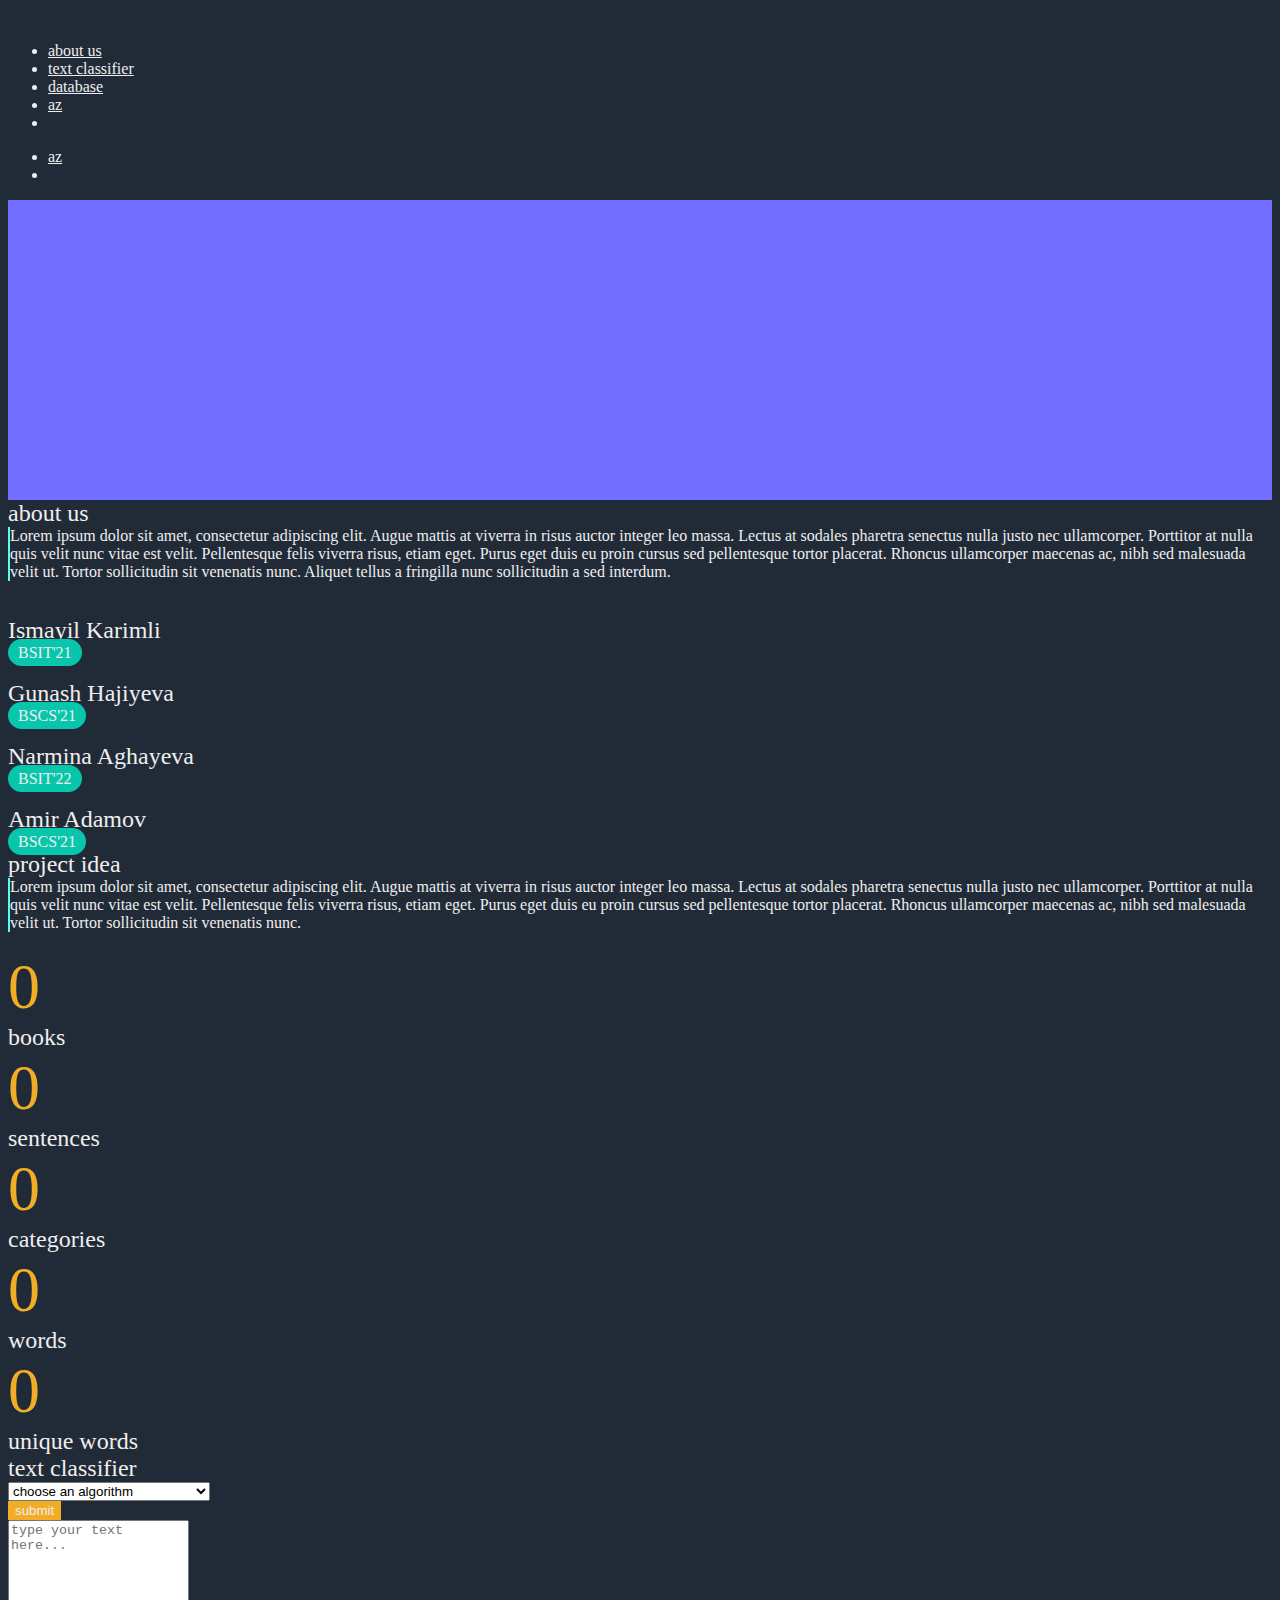
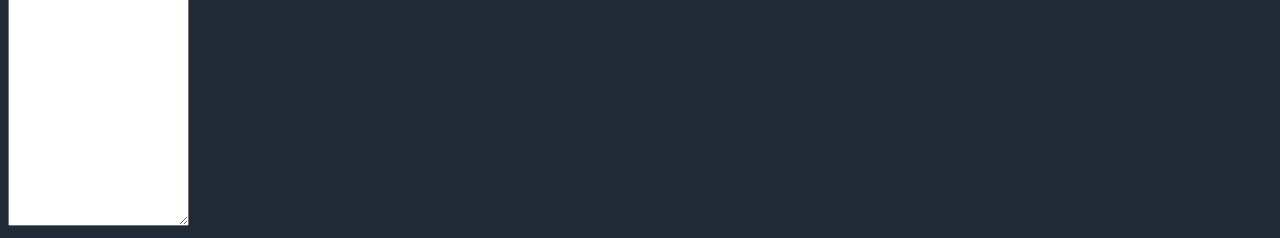
==== index.html @ 110ce056 "third commit" ====
<!DOCTYPE html>
<html lang="en">

<head>
  <meta charset="UTF-8">
  <meta http-equiv="X-UA-Compatible" content="IE=edge">
  <meta name="viewport" content="width=device-width, initial-scale=1.0">

  <link rel="stylesheet" href="./assets/style.css">
  <link rel="stylesheet" href="./assets/bootstrap/css/bootstrap.min.css">
  <link rel="stylesheet" href="./assets/font-awesome/css/font-awesome.min.css">
  <link rel="shortcut icon" href="./assets/images/icon.png">


  <script src="https://cdnjs.cloudflare.com/ajax/libs/jquery/2.1.3/jquery.min.js"></script>
  <script src="https://cdnjs.cloudflare.com/ajax/libs/waypoints/1.1.6/waypoints.min.js"></script>
  <script src="script.js"></script>
  <script src="https://cdn.jsdelivr.net/npm/bootstrap-select@1.14.0-beta2/dist/js/bootstrap-select.min.js"></script>

  <title>Baku Project</title>
</head>

<body>
  <!-- Menu -->
  <div class="container mt-3">
    <div class="row">
      <div class="col-2">
        <img id="logo" src="./assets/images/logo.png" alt="">
      </div>

      <div class="col-10 d-none d-md-block mt-3">
        <ul class="nav justify-content-end">
          <li class="nav-item">
            <a class="nav-link" href="#about-us">about us</a>
          </li>

          <li class="nav-item ml-3">
            <a class="nav-link" href="#text-classifier">text classifier</a>
          </li>

          <li class="nav-item ml-3">
            <a class="nav-link" href="#database">database</a>
          </li>

          <li class="nav-item ml-3">
            <a class="nav-link" href="#">az</a>
          </li>

          <li class="nav-item mt-2">
            <i class="fa fa-caret-down" aria-hidden="true"></i>
          </li>
        </ul>
      </div>

      <div class="col-10 d-block d-md-none mt-3">
        <ul class="nav justify-content-end">

          <li class="nav-item ml-3">
            <a class="nav-link" href="#">az</a>
          </li>

          <li class="nav-item mt-2">
            <i class="fa fa-caret-down" aria-hidden="true"></i>
          </li>
        </ul>
      </div>
    </div>
  </div>

  <!-- Banner -->
  <div id="banner" class="container-fluid mt-4"></div>

  <!-- About us -->
  <div id="about-us" class="container mt-4">
    <span class="title">about us</span>
    <div class="row">
      <div class="col-12 col-lg-6 about-us mt-3">
        <div class="text pl-3">
          <span>
            Lorem ipsum dolor sit amet, consectetur adipiscing elit. Augue mattis at viverra in risus
            auctor integer leo massa. Lectus at sodales pharetra senectus nulla justo nec ullamcorper. Porttitor at
            nulla
            quis velit nunc vitae est velit. Pellentesque felis viverra risus, etiam eget. Purus eget duis eu proin
            cursus
            sed pellentesque tortor placerat. Rhoncus ullamcorper maecenas ac, nibh sed malesuada velit ut. Tortor
            sollicitudin sit venenatis nunc. Aliquet tellus a fringilla nunc sollicitudin a sed interdum.
          </span>
        </div>
      </div>

      <div class="col-6 d-none d-lg-flex align-items-center justify-content-end">
        <img src="./assets/images/logo.png" id="about-us-img" alt="">
      </div>
    </div>
  </div>

  <!-- Members -->
  <div class="container mt-5 mb-4">
    <div class="row justify-content-center justify-content-md-between ">

      <div class="col-6 col-md-3 justify-content-center mb-3 text-center">
        <img class="us-img mb-2" src="./assets/images/Ellipse 1.png" alt=""><br>
        <span class="names mb-4">Ismayil Karimli</span><br>
        <span class="faculties">BSIT'21</span>
      </div>

      <div class="col-6 col-md-3 justify-content-center mb-3 text-center">
        <img class="us-img mb-2" src="./assets/images/Ellipse 1.png" alt=""><br>
        <span class="names mb-4">Gunash Hajiyeva</span><br>
        <span class="faculties">BSCS'21</span>
      </div>

      <div class="col-6 col-md-3 justify-content-center mb-3 text-center">
        <img class="us-img mb-2" src="./assets/images/Ellipse 1.png" alt=""><br>
        <span class="names mb-4">Narmina Aghayeva</span><br>
        <span class="faculties">BSIT'22</span>
      </div>

      <div class="col-6 col-md-3 justify-content-center mb-3 text-center">
        <img class="us-img mb-2" src="./assets/images/Ellipse 1.png" alt=""><br>
        <span class="names mb-4">Amir Adamov</span><br>
        <span class="faculties">BSCS'21</span>
      </div>
      
    </div>
  </div>

  <!-- Project Idea -->
  <div class="container mt-5">
    <span class="title">project idea</span>
    <div class="row">
      <div class="col-12 col-lg-6 about-us mt-3">
        <div class="text pl-3">
          <span>
            Lorem ipsum dolor sit amet, consectetur adipiscing elit. Augue mattis at viverra in risus auctor integer leo
            massa. Lectus at sodales pharetra senectus nulla justo nec ullamcorper. Porttitor at nulla quis velit nunc
            vitae est velit. Pellentesque felis viverra risus, etiam eget. Purus eget duis eu proin cursus sed
            pellentesque tortor placerat. Rhoncus ullamcorper maecenas ac, nibh sed malesuada velit ut. Tortor
            sollicitudin sit venenatis nunc.
          </span>
        </div>
      </div>

      <div class="col-6 d-none d-lg-flex align-items-center justify-content-end">
        <img src="./assets/images/project-idea-img.png" id="about-us-img" alt="">
      </div>
    </div>
  </div>

  <!-- Statistics -->
  <div class="container">
    <div class="row">
      <div class="container mt-5 mb-4">
        <div class="row justify-content-center justify-content-md-between">

          <div class="col-8 col-md-4 justify-content-center mb-3 text-center">
            <span class="statistics" id="books">0</span><br>
            <span class="names mb-2">books</span><br>
          </div>

          <div class="col-8 col-md-4 justify-content-center mb-3 text-center">
            <span class="statistics" id="sentences">0</span><br>
            <span class="names mb-2">sentences</span><br>
          </div>

          <div class="col-8 col-md-4 justify-content-center mb-3 text-center">
            <span class="statistics" id="categories">0</span><br>
            <span class="names mb-2">categories</span><br>
          </div>

          <div class="col-8 col-md-4 justify-content-center mb-3 text-center">
            <span class="statistics" id="words">0</span><br>
            <span class="names mb-2">words</span><br>
          </div>

          <div class="col-8 col-md-4 justify-content-center mb-3 text-center">
            <span class="statistics" id="unique-words">0</span><br>
            <span class="names mb-2">unique words</span><br>
          </div>

          <div class="col-8 col-md-4 justify-content-center mb-3 text-center">

          </div>
        </div>
      </div>
    </div>
  </div>

  <!-- Text classifier -->
  <div class="container mt-3 mb-3">
    <span class="title">text classifier</span>
    <div class="row">
      <div class="col-12 col-md-6">
        <div class="input-group mt-3">
          <select class="custom-select" id="inputGroupSelect04">
            <option selected>choose an algorithm</option>
            <option value="1">naive bayes</option>
            <option value="2">neural networks</option>
            <option value="3">random forest</option>
            <option value="3">support vector machine (SVM)</option>
          </select>
          <div class="input-group-append">
            <button class="btn btn-outline-secondary" type="button">submit</button>
          </div>
        </div>
      </div>

      <div class="col-12 col-md-6 ">
        <!-- <span><i class="fa fa-check" aria-hidden="true"></i></span>
        <span><i class="fa fa-check" aria-hidden="true"></i></span>
        <span><i class="fa fa-check" aria-hidden="true"></i></span>
        <span><i class="fa fa-check" aria-hidden="true"></i></span>
        <span><i class="fa fa-check" aria-hidden="true"></i></span> -->
      </div>
    </div>

      <div class="row">
        <div class="col-12 col-md-6">
        <form action="">
          <div class="form-group mt-3">
            <textarea class="form-control" id="exampleFormControlTextarea1" rows="20" placeholder="type your text here..."></textarea>
          </div>
        </form>
      </div>
    </div>

  </div>
</body>

</html>
---- assets/style.css ----
@font-face {
    font-family: GilroyRegular;
    src: url(./Gilroy/Gilroy-Regular.otf);
}

@font-face {
    font-family: GilroyMedium;
    src: url(./Gilroy/Gilroy-Medium.otf);
}

@font-face {
    font-family: GilroyBold;
    src: url(./Gilroy/Gilroy-Bold.otf);
}

:root {
    --dark-bg-color: #212B38;
    --purple-color: #726EFF;
    --turquoise-color: #5AFFE7;
    --dark-turqoise-color: #08C6AB;
    --yellow-color: #F2AD27;
    --whitish-color: #EFEEEE;
}

body {
    box-sizing: border-box;
    font-family: GilroyMedium !important;
    background-color: var(--dark-bg-color) !important;
    color: var(--whitish-color) !important;
}

#logo {
    width: 10rem;
}

.nav-link {
    color: var(--whitish-color);
}

.nav-link:hover {
    color: var(--yellow-color);
}

.fa {
    cursor: pointer;
    color: var(--whitish-color);
}

.fa:hover {
    color: var(--yellow-color);
}

.fa-caret-down {
    font-size: 0.1rem;
}

#banner {
    height: 300px;
    background-color: var(--purple-color);
}

.about-us {
    /* border-left: 2px solid var(--turquoise-color); */
}

.title {
    font-size: 1.5rem;
}

.text {
    font-size: 1rem;
    font-family: GilroyRegular;
    border-left: 2px solid var(--turquoise-color);
}

#about-us-img {
    width: 25rem;
}

.us-img {
    width: 8rem;
}

.faculties {
    background-color: var(--dark-turqoise-color);
    padding: 5px 10px;
    /* color: var(--dark-bg-color); */
    border-radius: 20px;
}

.statistics {
    font-family: GilroyBold;
    font-size: 4rem;
    color: var(--yellow-color);
}

.names {
    font-size: 1.5rem;
}

textarea {
    height: 300px;
}

button {
    color: var(--whitish-color) !important;
    border: 1px solid var(--yellow-color) !important;
    background-color: var(--yellow-color) !important;
}

button:hover {
    background-color: var(--purple-color) !important;
    border: 1px solid var(--purple-color) !important;
}

@media screen and (max-width: 480px) {
    .statistics {
        font-size: 1.5rem;
    }
  }

@media screen and (max-width: 768px) {
    .statistics {
        font-size: 2rem;
    }
}
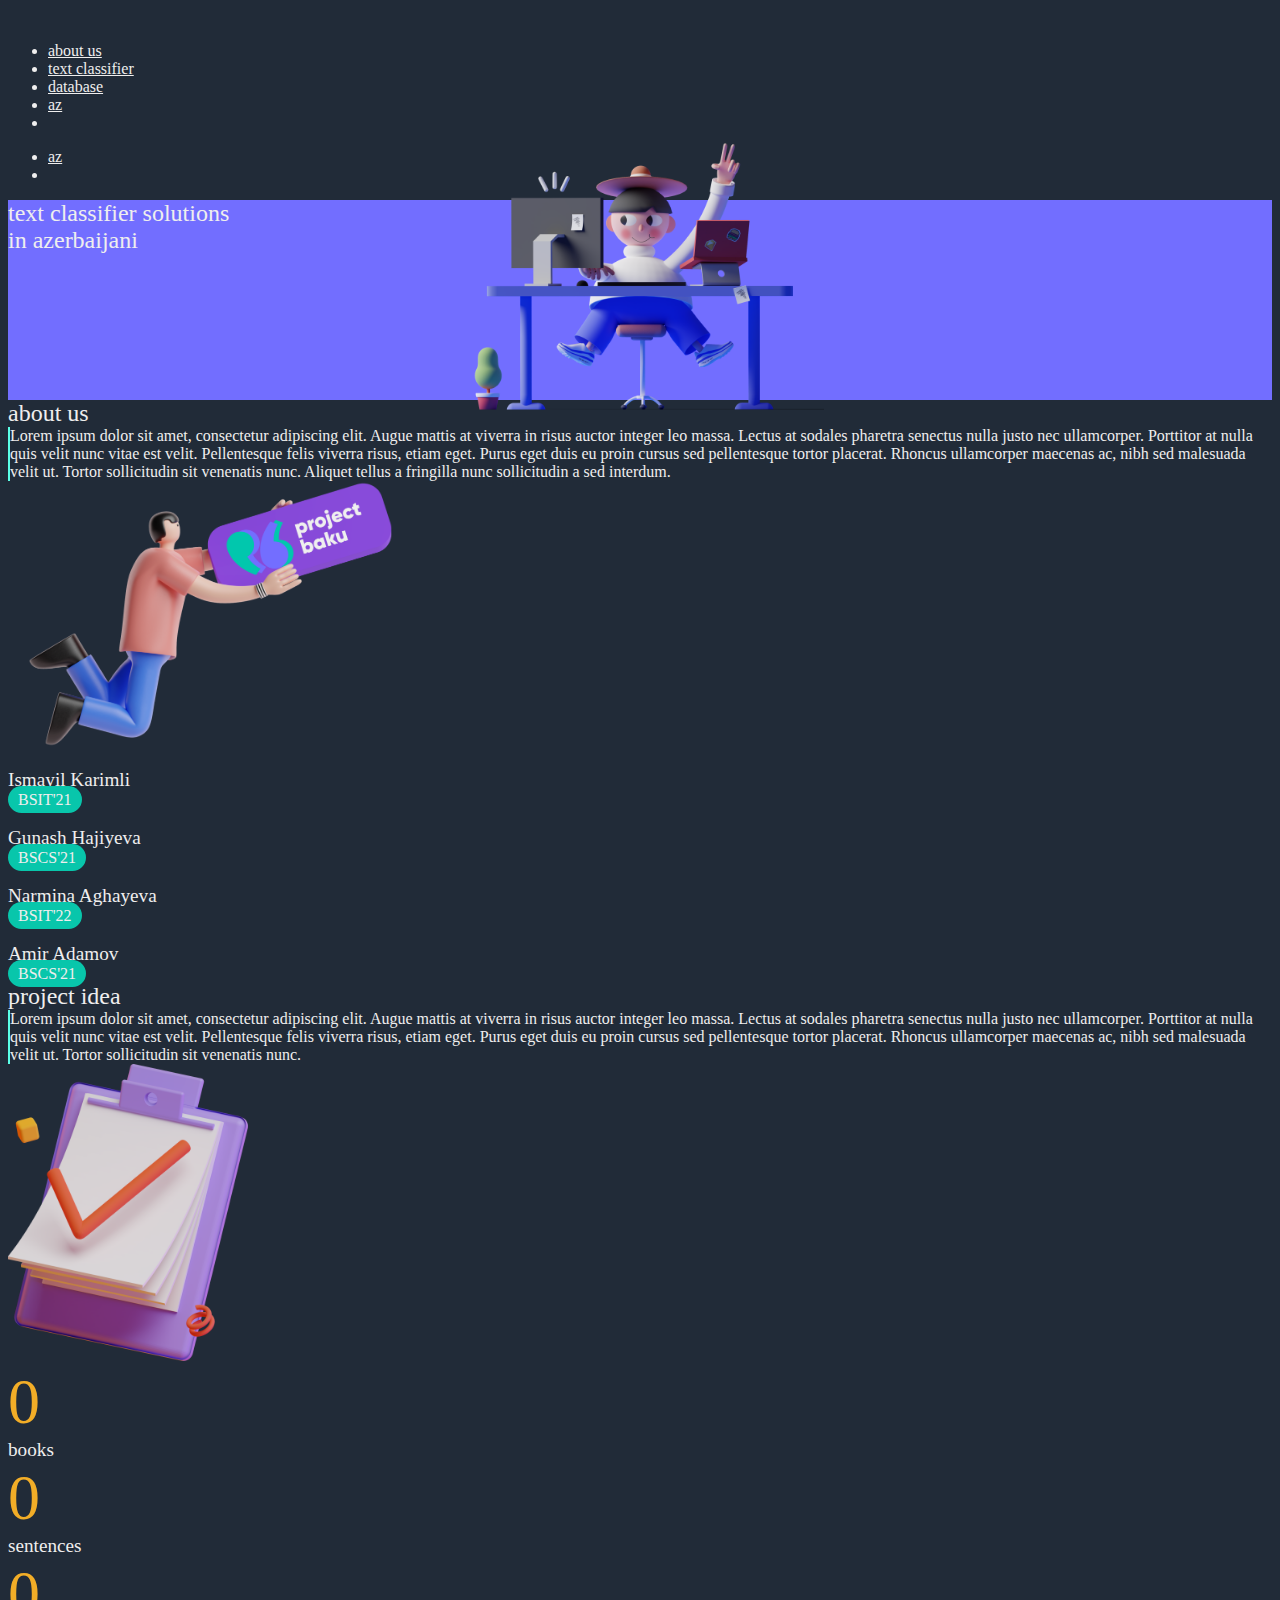
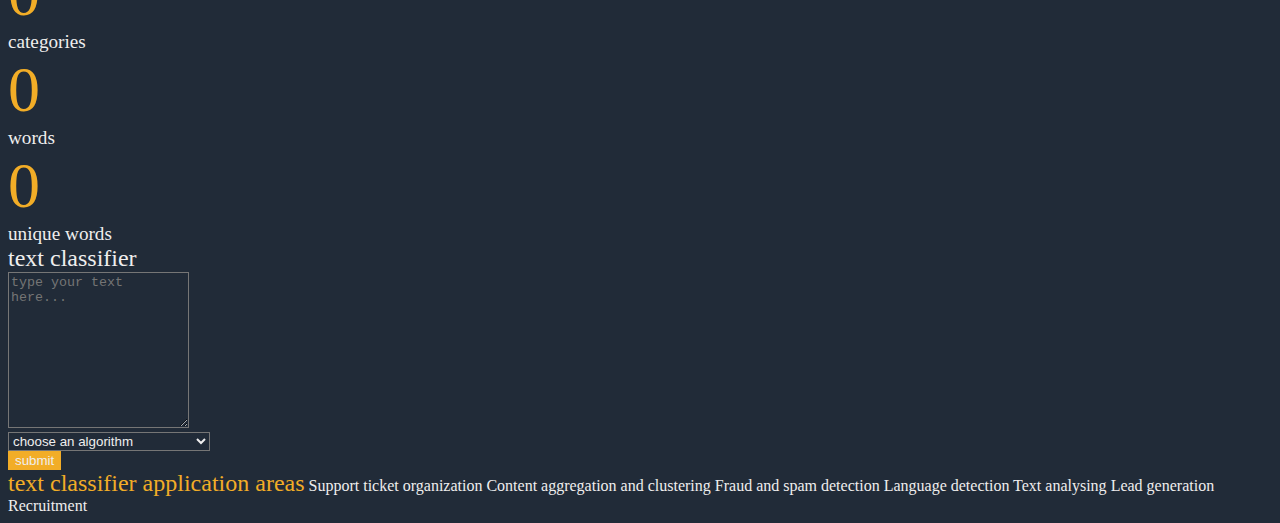
==== commit e22707cc: "new images added." ====
--- a/index.html
+++ b/index.html
@@ -68,14 +68,23 @@
   </div>
 
   <!-- Banner -->
-  <div id="banner" class="container-fluid mt-4"></div>
+  <div id="banner" class="container-fluid mt-5">
+    <div class="container">
+      <div class="row d-flex">
+        <div class="col-4 title"><span>text classifier solutions</span></div>
+        <div class="col-4"><img class="banner-image" src="./assets/images/banner.png" alt=""></div>
+        <div class="col-4 title"><span>in azerbaijani</span></div>
+      </div>
+    </div>
+    
+  </div>
 
   <!-- About us -->
-  <div id="about-us" class="container mt-4">
+  <div id="about-us" class="container mt-5">
     <span class="title">about us</span>
     <div class="row">
-      <div class="col-12 col-lg-6 about-us mt-3">
-        <div class="text pl-3">
+      <div class="col-12 col-lg-7 about-us mt-3">
+        <div class="text pl-3 mt-3">
           <span>
             Lorem ipsum dolor sit amet, consectetur adipiscing elit. Augue mattis at viverra in risus
             auctor integer leo massa. Lectus at sodales pharetra senectus nulla justo nec ullamcorper. Porttitor at
@@ -88,8 +97,8 @@
         </div>
       </div>
 
-      <div class="col-6 d-none d-lg-flex align-items-center justify-content-end">
-        <img src="./assets/images/logo.png" id="about-us-img" alt="">
+      <div class="col-5 d-none d-lg-flex align-items-center justify-content-end">
+        <img src="./assets/images/about-us.png" id="about-us-img" alt="">
       </div>
     </div>
   </div>
@@ -100,28 +109,28 @@
 
       <div class="col-6 col-md-3 justify-content-center mb-3 text-center">
         <img class="us-img mb-2" src="./assets/images/Ellipse 1.png" alt=""><br>
-        <span class="names mb-4">Ismayil Karimli</span><br>
+        <span class="names mb-5">Ismayil Karimli</span><br>
         <span class="faculties">BSIT'21</span>
       </div>
 
       <div class="col-6 col-md-3 justify-content-center mb-3 text-center">
         <img class="us-img mb-2" src="./assets/images/Ellipse 1.png" alt=""><br>
-        <span class="names mb-4">Gunash Hajiyeva</span><br>
+        <span class="names mb-5">Gunash Hajiyeva</span><br>
         <span class="faculties">BSCS'21</span>
       </div>
 
       <div class="col-6 col-md-3 justify-content-center mb-3 text-center">
         <img class="us-img mb-2" src="./assets/images/Ellipse 1.png" alt=""><br>
-        <span class="names mb-4">Narmina Aghayeva</span><br>
+        <span class="names mb-5">Narmina Aghayeva</span><br>
         <span class="faculties">BSIT'22</span>
       </div>
 
       <div class="col-6 col-md-3 justify-content-center mb-3 text-center">
         <img class="us-img mb-2" src="./assets/images/Ellipse 1.png" alt=""><br>
-        <span class="names mb-4">Amir Adamov</span><br>
+        <span class="names mb-5">Amir Adamov</span><br>
         <span class="faculties">BSCS'21</span>
       </div>
-      
+
     </div>
   </div>
 
@@ -129,8 +138,8 @@
   <div class="container mt-5">
     <span class="title">project idea</span>
     <div class="row">
-      <div class="col-12 col-lg-6 about-us mt-3">
-        <div class="text pl-3">
+      <div class="col-12 col-lg-7 about-us mt-3">
+        <div class="text pl-3 mt-3">
           <span>
             Lorem ipsum dolor sit amet, consectetur adipiscing elit. Augue mattis at viverra in risus auctor integer leo
             massa. Lectus at sodales pharetra senectus nulla justo nec ullamcorper. Porttitor at nulla quis velit nunc
@@ -141,8 +150,8 @@
         </div>
       </div>
 
-      <div class="col-6 d-none d-lg-flex align-items-center justify-content-end">
-        <img src="./assets/images/project-idea-img.png" id="about-us-img" alt="">
+      <div class="col-5 d-none d-lg-flex align-items-center justify-content-end">
+        <img src="./assets/images/project-idea.png" id="project-idea-img" alt="">
       </div>
     </div>
   </div>
@@ -190,40 +199,44 @@
   <div class="container mt-3 mb-3">
     <span class="title">text classifier</span>
     <div class="row">
+
       <div class="col-12 col-md-6">
+        <form action="">
+          <div class="form-group mt-3">
+            <textarea class="form-control" id="exampleFormControlTextarea1" rows="10"
+              placeholder="type your text here..."></textarea>
+          </div>
+        </form>
+
         <div class="input-group mt-3">
           <select class="custom-select" id="inputGroupSelect04">
             <option selected>choose an algorithm</option>
-            <option value="1">naive bayes</option>
-            <option value="2">neural networks</option>
-            <option value="3">random forest</option>
-            <option value="3">support vector machine (SVM)</option>
+            <option class="algorithms" value="1">naive bayes</option>
+            <option class="algorithms" value="2">neural networks</option>
+            <option class="algorithms" value="3">random forest</option>
+            <option class="algorithms" value="3">support vector machine (SVM)</option>
           </select>
-          <div class="input-group-append">
+          <div class="input-group-append mb-4">
             <button class="btn btn-outline-secondary" type="button">submit</button>
           </div>
         </div>
-      </div>
-
-      <div class="col-12 col-md-6 ">
-        <!-- <span><i class="fa fa-check" aria-hidden="true"></i></span>
-        <span><i class="fa fa-check" aria-hidden="true"></i></span>
-        <span><i class="fa fa-check" aria-hidden="true"></i></span>
-        <span><i class="fa fa-check" aria-hidden="true"></i></span>
-        <span><i class="fa fa-check" aria-hidden="true"></i></span> -->
-      </div>
-    </div>
-
-      <div class="row">
-        <div class="col-12 col-md-6">
-        <form action="">
-          <div class="form-group mt-3">
-            <textarea class="form-control" id="exampleFormControlTextarea1" rows="20" placeholder="type your text here..."></textarea>
-          </div>
-        </form>
-      </div>
-    </div>
-
+
+      </div>
+
+      <div class="col-12 col-md-5 offset-0 offset-md-1 d-flex flex-column text-center text-md-left">
+        <span class="subtitle mb-4">text classifier application areas</span>
+        <span class="mb-3"><i class="fa fa-check mr-3" aria-hidden="true"></i>Support ticket organization</span>
+        <span class="mb-3"><i class="fa fa-check mr-3" aria-hidden="true"></i>Content aggregation and clustering</span>
+        <span class="mb-3"><i class="fa fa-check mr-3" aria-hidden="true"></i>Fraud and spam detection</span>
+        <span class="mb-3"><i class="fa fa-check mr-3" aria-hidden="true"></i>Language detection</span>
+        <span class="mb-3"><i class="fa fa-check mr-3" aria-hidden="true"></i>Text analysing</span>
+        <span class="mb-3"><i class="fa fa-check mr-3" aria-hidden="true"></i>Lead generation</span>
+        <span class="mb-3"><i class="fa fa-check mr-3" aria-hidden="true"></i>Recruitment
+        </span>
+      </div>
+
+    </div>
+  </div>
   </div>
 </body>
 
--- a/assets/style.css
+++ b/assets/style.css
@@ -54,9 +54,20 @@
     font-size: 0.1rem;
 }
 
+.fa-check {
+    color: var(--yellow-color);
+}
+
 #banner {
-    height: 300px;
+    height: 200px;
     background-color: var(--purple-color);
+}
+.banner-image {
+    width: 23rem;
+    position: absolute;
+    /* top: 50%; */
+    left: 50%;
+    transform: translate(-50%, -50%);
 }
 
 .about-us {
@@ -77,6 +88,10 @@
     width: 25rem;
 }
 
+#project-idea-img {
+    width: 15rem;
+}
+
 .us-img {
     width: 8rem;
 }
@@ -95,12 +110,20 @@
 }
 
 .names {
-    font-size: 1.5rem;
+    font-size: 1.2rem;
 }
 
 textarea {
-    height: 300px;
+    background-color: transparent  !important;
+    outline: none  !important;
+    color: var(--whitish-color) !important;
 }
+
+select {
+    background-color: transparent  !important;
+    color: var(--whitish-color) !important;
+}
+
 
 button {
     color: var(--whitish-color) !important;
@@ -113,9 +136,19 @@
     border: 1px solid var(--purple-color) !important;
 }
 
+.subtitle {
+    font-family: GilroyMedium;
+    color: var(--yellow-color);
+    font-size: 1.5rem;
+}
+
 @media screen and (max-width: 480px) {
     .statistics {
         font-size: 1.5rem;
+    }
+
+    .subtitle {
+        font-size: 1.2rem;
     }
   }
 
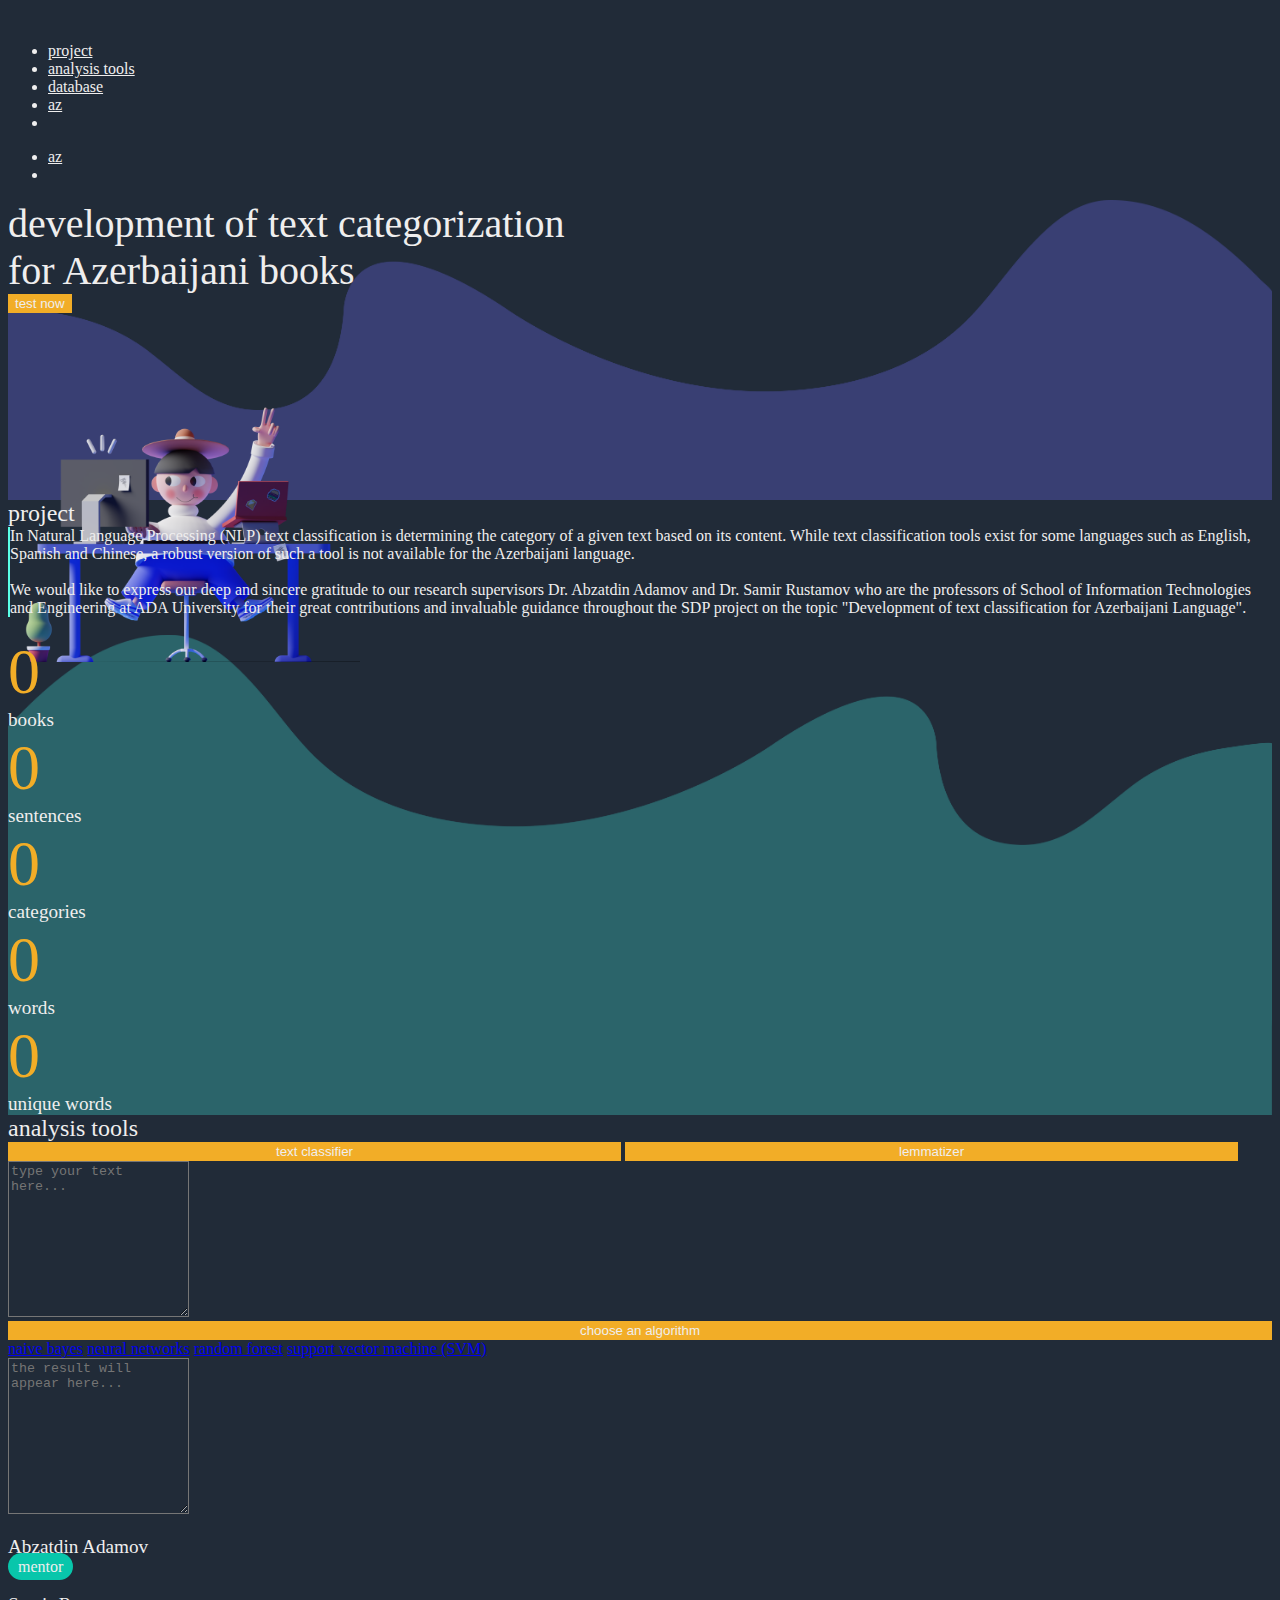
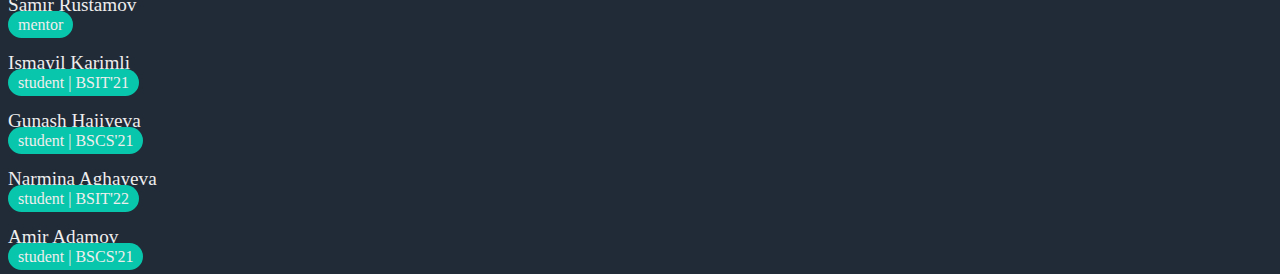
==== commit 332a475a: "output box, mentors, project info added." ====
--- a/index.html
+++ b/index.html
@@ -13,9 +13,12 @@
 
 
   <script src="https://cdnjs.cloudflare.com/ajax/libs/jquery/2.1.3/jquery.min.js"></script>
+  <script src="https://cdnjs.cloudflare.com/ajax/libs/popper.js/1.12.9/umd/popper.min.js"
+    integrity="sha384-ApNbgh9B+Y1QKtv3Rn7W3mgPxhU9K/ScQsAP7hUibX39j7fakFPskvXusvfa0b4Q"
+    crossorigin="anonymous"></script>
   <script src="https://cdnjs.cloudflare.com/ajax/libs/waypoints/1.1.6/waypoints.min.js"></script>
   <script src="script.js"></script>
-  <script src="https://cdn.jsdelivr.net/npm/bootstrap-select@1.14.0-beta2/dist/js/bootstrap-select.min.js"></script>
+  <script src="./assets/bootstrap/js/bootstrap.min.js"></script>
 
   <title>Baku Project</title>
 </head>
@@ -31,11 +34,11 @@
       <div class="col-10 d-none d-md-block mt-3">
         <ul class="nav justify-content-end">
           <li class="nav-item">
-            <a class="nav-link" href="#about-us">about us</a>
-          </li>
-
-          <li class="nav-item ml-3">
-            <a class="nav-link" href="#text-classifier">text classifier</a>
+            <a class="nav-link" href="#about-us">project</a>
+          </li>
+
+          <li class="nav-item ml-3">
+            <a class="nav-link" href="#text-classifier">analysis tools</a>
           </li>
 
           <li class="nav-item ml-3">
@@ -71,136 +74,104 @@
   <div id="banner" class="container-fluid mt-5">
     <div class="container">
       <div class="row d-flex">
-        <div class="col-4 title"><span>text classifier solutions</span></div>
-        <div class="col-4"><img class="banner-image" src="./assets/images/banner.png" alt=""></div>
-        <div class="col-4 title"><span>in azerbaijani</span></div>
-      </div>
-    </div>
-    
-  </div>
-
-  <!-- About us -->
-  <div id="about-us" class="container mt-5">
-    <span class="title">about us</span>
+        <div class="col-7 align-self-center">
+          <span class="banner-title">development of text categorization<br> for Azerbaijani books</span><br>
+          <button class="btn btn-secondary mt-3" type="button">test now</button>
+        </div>
+        <div class="col-5 title justify-content-end"><span><img src="./assets/images/banner.png" class="banner-image"
+              alt=""></span></div>
+
+      </div>
+    </div>
+
+  </div>
+
+  <!-- Project Idea -->
+  <div class="container mt-5">
+    <span class="title">project</span>
     <div class="row">
-      <div class="col-12 col-lg-7 about-us mt-3">
+      <div class="col-12 col-lg-6 about-us mt-3">
         <div class="text pl-3 mt-3">
           <span>
-            Lorem ipsum dolor sit amet, consectetur adipiscing elit. Augue mattis at viverra in risus
-            auctor integer leo massa. Lectus at sodales pharetra senectus nulla justo nec ullamcorper. Porttitor at
-            nulla
-            quis velit nunc vitae est velit. Pellentesque felis viverra risus, etiam eget. Purus eget duis eu proin
-            cursus
-            sed pellentesque tortor placerat. Rhoncus ullamcorper maecenas ac, nibh sed malesuada velit ut. Tortor
-            sollicitudin sit venenatis nunc. Aliquet tellus a fringilla nunc sollicitudin a sed interdum.
+            In Natural Language Processing (NLP) text classification is determining the category of a given text based
+            on its content. While text classification tools exist for some languages such as English, Spanish and
+            Chinese, a robust version of such a tool is not available for the Azerbaijani language.
           </span>
-        </div>
-      </div>
-
-      <div class="col-5 d-none d-lg-flex align-items-center justify-content-end">
-        <img src="./assets/images/about-us.png" id="about-us-img" alt="">
-      </div>
-    </div>
-  </div>
-
-  <!-- Members -->
-  <div class="container mt-5 mb-4">
-    <div class="row justify-content-center justify-content-md-between ">
-
-      <div class="col-6 col-md-3 justify-content-center mb-3 text-center">
-        <img class="us-img mb-2" src="./assets/images/Ellipse 1.png" alt=""><br>
-        <span class="names mb-5">Ismayil Karimli</span><br>
-        <span class="faculties">BSIT'21</span>
-      </div>
-
-      <div class="col-6 col-md-3 justify-content-center mb-3 text-center">
-        <img class="us-img mb-2" src="./assets/images/Ellipse 1.png" alt=""><br>
-        <span class="names mb-5">Gunash Hajiyeva</span><br>
-        <span class="faculties">BSCS'21</span>
-      </div>
-
-      <div class="col-6 col-md-3 justify-content-center mb-3 text-center">
-        <img class="us-img mb-2" src="./assets/images/Ellipse 1.png" alt=""><br>
-        <span class="names mb-5">Narmina Aghayeva</span><br>
-        <span class="faculties">BSIT'22</span>
-      </div>
-
-      <div class="col-6 col-md-3 justify-content-center mb-3 text-center">
-        <img class="us-img mb-2" src="./assets/images/Ellipse 1.png" alt=""><br>
-        <span class="names mb-5">Amir Adamov</span><br>
-        <span class="faculties">BSCS'21</span>
-      </div>
-
-    </div>
-  </div>
-
-  <!-- Project Idea -->
-  <div class="container mt-5">
-    <span class="title">project idea</span>
+<br><br>
+          <span>
+            We would like to express our deep and sincere gratitude to our research supervisors Dr. Abzatdin Adamov and
+            Dr. Samir Rustamov who are the professors of School of Information Technologies and Engineering at ADA
+            University for their great contributions and invaluable guidance throughout the SDP project on the topic
+            "Development of text classification for Azerbaijani Language".
+          </span>
+        </div>
+      </div>
+
+      <div class="col-6 d-none d-lg-flex align-items-center justify-content-end">
+        <img src="./assets/images/banner-img.png" id="project-idea-img" alt="">
+      </div>
+    </div>
+  </div>
+
+
+  <!-- Statistics -->
+  <div id="statistics">
+    <div class="container">
+      <div class="row">
+        <div class="container mt-5 mb-4">
+          <div class="row justify-content-center justify-content-md-between">
+
+            <div class="col-8 col-md-4 justify-content-center mb-3 text-center">
+              <span class="statistics" id="books">0</span><br>
+              <span class="names mb-2">books</span><br>
+            </div>
+
+            <div class="col-8 col-md-4 justify-content-center mb-3 text-center">
+              <span class="statistics" id="sentences">0</span><br>
+              <span class="names mb-2">sentences</span><br>
+            </div>
+
+            <div class="col-8 col-md-4 justify-content-center mb-3 text-center">
+              <span class="statistics" id="categories">0</span><br>
+              <span class="names mb-2">categories</span><br>
+            </div>
+
+            <div class="col-8 col-md-4 justify-content-center mb-3 text-center">
+              <span class="statistics" id="words">0</span><br>
+              <span class="names mb-2">words</span><br>
+            </div>
+
+            <div class="col-8 col-md-4 justify-content-center mb-3 text-center">
+              <span class="statistics" id="unique-words">0</span><br>
+              <span class="names mb-2">unique words</span><br>
+            </div>
+
+            <div class="col-8 col-md-4 justify-content-center mb-3 text-center">
+
+            </div>
+          </div>
+        </div>
+      </div>
+    </div>
+  </div>
+
+  <!-- Analysis Tools -->
+  <div class="container mt-3 mb-3">
+    <span class="title">analysis tools</span>
     <div class="row">
-      <div class="col-12 col-lg-7 about-us mt-3">
-        <div class="text pl-3 mt-3">
-          <span>
-            Lorem ipsum dolor sit amet, consectetur adipiscing elit. Augue mattis at viverra in risus auctor integer leo
-            massa. Lectus at sodales pharetra senectus nulla justo nec ullamcorper. Porttitor at nulla quis velit nunc
-            vitae est velit. Pellentesque felis viverra risus, etiam eget. Purus eget duis eu proin cursus sed
-            pellentesque tortor placerat. Rhoncus ullamcorper maecenas ac, nibh sed malesuada velit ut. Tortor
-            sollicitudin sit venenatis nunc.
-          </span>
-        </div>
-      </div>
-
-      <div class="col-5 d-none d-lg-flex align-items-center justify-content-end">
-        <img src="./assets/images/project-idea.png" id="project-idea-img" alt="">
-      </div>
-    </div>
-  </div>
-
-  <!-- Statistics -->
-  <div class="container">
-    <div class="row">
-      <div class="container mt-5 mb-4">
-        <div class="row justify-content-center justify-content-md-between">
-
-          <div class="col-8 col-md-4 justify-content-center mb-3 text-center">
-            <span class="statistics" id="books">0</span><br>
-            <span class="names mb-2">books</span><br>
-          </div>
-
-          <div class="col-8 col-md-4 justify-content-center mb-3 text-center">
-            <span class="statistics" id="sentences">0</span><br>
-            <span class="names mb-2">sentences</span><br>
-          </div>
-
-          <div class="col-8 col-md-4 justify-content-center mb-3 text-center">
-            <span class="statistics" id="categories">0</span><br>
-            <span class="names mb-2">categories</span><br>
-          </div>
-
-          <div class="col-8 col-md-4 justify-content-center mb-3 text-center">
-            <span class="statistics" id="words">0</span><br>
-            <span class="names mb-2">words</span><br>
-          </div>
-
-          <div class="col-8 col-md-4 justify-content-center mb-3 text-center">
-            <span class="statistics" id="unique-words">0</span><br>
-            <span class="names mb-2">unique words</span><br>
-          </div>
-
-          <div class="col-8 col-md-4 justify-content-center mb-3 text-center">
-
-          </div>
-        </div>
-      </div>
-    </div>
-  </div>
-
-  <!-- Text classifier -->
-  <div class="container mt-3 mb-3">
-    <span class="title">text classifier</span>
-    <div class="row">
 
       <div class="col-12 col-md-6">
+        <div class="input-group mt-3 d-flex justify-content-between">
+
+          <button class="btn btn-secondary btn-text-classifier" type="button">
+            text classifier
+          </button>
+          <button class="btn btn-secondary btn-lemmatizer" type="button">
+            lemmatizer
+          </button>
+
+        </div>
+
         <form action="">
           <div class="form-group mt-3">
             <textarea class="form-control" id="exampleFormControlTextarea1" rows="10"
@@ -208,22 +179,31 @@
           </div>
         </form>
 
-        <div class="input-group mt-3">
-          <select class="custom-select" id="inputGroupSelect04">
-            <option selected>choose an algorithm</option>
-            <option class="algorithms" value="1">naive bayes</option>
-            <option class="algorithms" value="2">neural networks</option>
-            <option class="algorithms" value="3">random forest</option>
-            <option class="algorithms" value="3">support vector machine (SVM)</option>
-          </select>
-          <div class="input-group-append mb-4">
-            <button class="btn btn-outline-secondary" type="button">submit</button>
-          </div>
-        </div>
-
-      </div>
-
-      <div class="col-12 col-md-5 offset-0 offset-md-1 d-flex flex-column text-center text-md-left">
+      </div>
+
+      <div class="col-12 col-md-6 mt-3">
+        <div class="dropdown">
+          <button class="btn btn-secondary dropdown-toggle algorithm-btn" type="button" id="dropdownMenuButton"
+            data-toggle="dropdown" aria-haspopup="true" aria-expanded="false">
+            choose an algorithm
+          </button>
+          <div class="dropdown-menu" aria-labelledby="dropdownMenuButton">
+            <a class="dropdown-item" href="#">naive bayes</a>
+            <a class="dropdown-item" href="#">neural networks</a>
+            <a class="dropdown-item" href="#">random forest</a>
+            <a class="dropdown-item" href="#">support vector machine (SVM)</a>
+          </div>
+        </div>
+
+        <form action="">
+          <div class="form-group mt-3">
+            <textarea class="form-control" id="exampleFormControlTextarea1" rows="10"
+              placeholder="the result will appear here..."></textarea>
+          </div>
+        </form>
+      </div>
+
+      <!-- <div class="col-12 col-md-5 offset-0 offset-md-1 d-flex flex-column text-center text-md-left">
         <span class="subtitle mb-4">text classifier application areas</span>
         <span class="mb-3"><i class="fa fa-check mr-3" aria-hidden="true"></i>Support ticket organization</span>
         <span class="mb-3"><i class="fa fa-check mr-3" aria-hidden="true"></i>Content aggregation and clustering</span>
@@ -233,11 +213,54 @@
         <span class="mb-3"><i class="fa fa-check mr-3" aria-hidden="true"></i>Lead generation</span>
         <span class="mb-3"><i class="fa fa-check mr-3" aria-hidden="true"></i>Recruitment
         </span>
-      </div>
-
-    </div>
-  </div>
-  </div>
+      </div> -->
+
+    </div>
+  </div>
+  </div>
+
+  <div class="container mt-5 mb-4">
+    <div class="row justify-content-around">
+      <div class="col-6 col-md-3 justify-content-center mb-3 text-center">
+        <img class="us-img mb-2" src="./assets/images/Ellipse 1.png" alt=""><br>
+        <span class="names mb-2">Abzatdin Adamov</span><br>
+        <span class="faculties">mentor</span>
+      </div>
+
+      <div class="col-6 col-md-3 justify-content-center mb-3 text-center">
+        <img class="us-img mb-2" src="./assets/images/Ellipse 1.png" alt=""><br>
+        <span class="names mb-2">Samir Rustamov</span><br>
+        <span class="faculties">mentor</span>
+      </div>
+    </div>
+
+    <div class="row justify-content-between">
+      <div class="col-6 col-md-3 justify-content-center mb-3 text-center">
+        <img class="us-img mb-2" src="./assets/images/Ellipse 1.png" alt=""><br>
+        <span class="names mb-2">Ismayil Karimli</span><br>
+        <span class="faculties">student | BSIT'21</span>
+      </div>
+
+      <div class="col-6 col-md-3 justify-content-center mb-3 text-center">
+        <img class="us-img mb-2" src="./assets/images/Ellipse 1.png" alt=""><br>
+        <span class="names mb-2">Gunash Hajiyeva</span><br>
+        <span class="faculties">student | BSCS'21</span>
+      </div>
+
+      <div class="col-6 col-md-3 justify-content-center mb-3 text-center">
+        <img class="us-img mb-2" src="./assets/images/Ellipse 1.png" alt=""><br>
+        <span class="names mb-2">Narmina Aghayeva</span><br>
+        <span class="faculties">student | BSIT'22</span>
+      </div>
+
+      <div class="col-6 col-md-3 justify-content-center mb-3 text-center">
+        <img class="us-img mb-2" src="./assets/images/Ellipse 1.png" alt=""><br>
+        <span class="names mb-2">Amir Adamov</span><br>
+        <span class="faculties">student | BSCS'21</span>
+      </div>
+    </div>
+  </div>
+
 </body>
 
 </html>--- a/assets/style.css
+++ b/assets/style.css
@@ -59,15 +59,13 @@
 }
 
 #banner {
-    height: 200px;
-    background-color: var(--purple-color);
+    width: 100%;
+    height: 300px;
+    background-image: url('./images/banner-bg.png');
+    background-size: cover;
 }
 .banner-image {
-    width: 23rem;
-    position: absolute;
-    /* top: 50%; */
-    left: 50%;
-    transform: translate(-50%, -50%);
+    width: 22rem;
 }
 
 .about-us {
@@ -78,18 +76,23 @@
     font-size: 1.5rem;
 }
 
+.banner-title {
+    font-size: 2.5rem;
+    font-family: GilroyBold;
+}
+
+.colored {
+    color: var(--yellow-color);
+}
+
 .text {
     font-size: 1rem;
     font-family: GilroyRegular;
     border-left: 2px solid var(--turquoise-color);
 }
 
-#about-us-img {
+#project-idea-img {
     width: 25rem;
-}
-
-#project-idea-img {
-    width: 15rem;
 }
 
 .us-img {
@@ -107,6 +110,11 @@
     font-family: GilroyBold;
     font-size: 4rem;
     color: var(--yellow-color);
+}
+
+#statistics {
+    background-image: url("./images/statistics-bg.png");
+    background-size: cover;
 }
 
 .names {
@@ -131,6 +139,18 @@
     background-color: var(--yellow-color) !important;
 }
 
+.btn-text-classifier {
+    width: 48.5%;
+}
+
+.btn-lemmatizer {
+    width: 48.5%;
+}
+
+.algorithm-btn {
+    width: 100%;
+}
+
 button:hover {
     background-color: var(--purple-color) !important;
     border: 1px solid var(--purple-color) !important;
@@ -150,6 +170,14 @@
     .subtitle {
         font-size: 1.2rem;
     }
+
+    .banner-title {
+        font-size: 1.2rem
+    }
+
+    .banner-image {
+        width: 15rem;
+    }
   }
 
 @media screen and (max-width: 768px) {
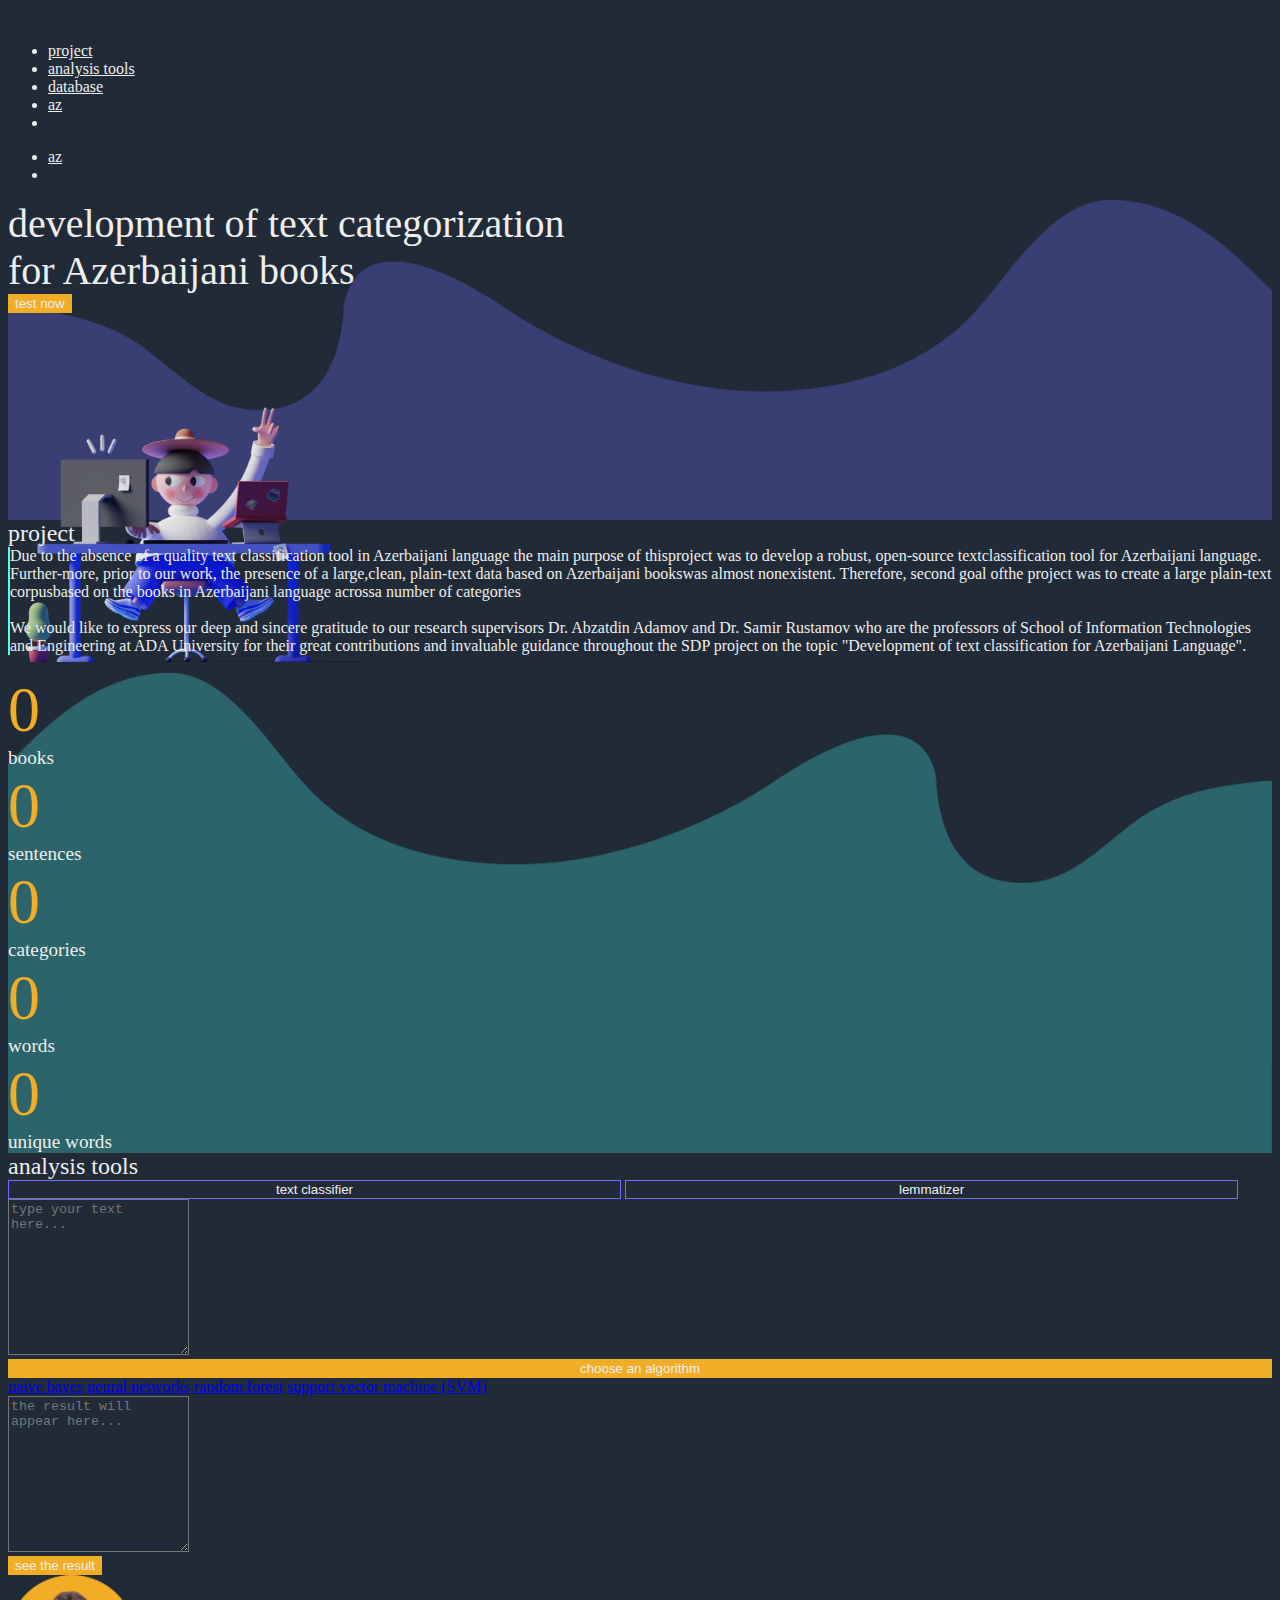
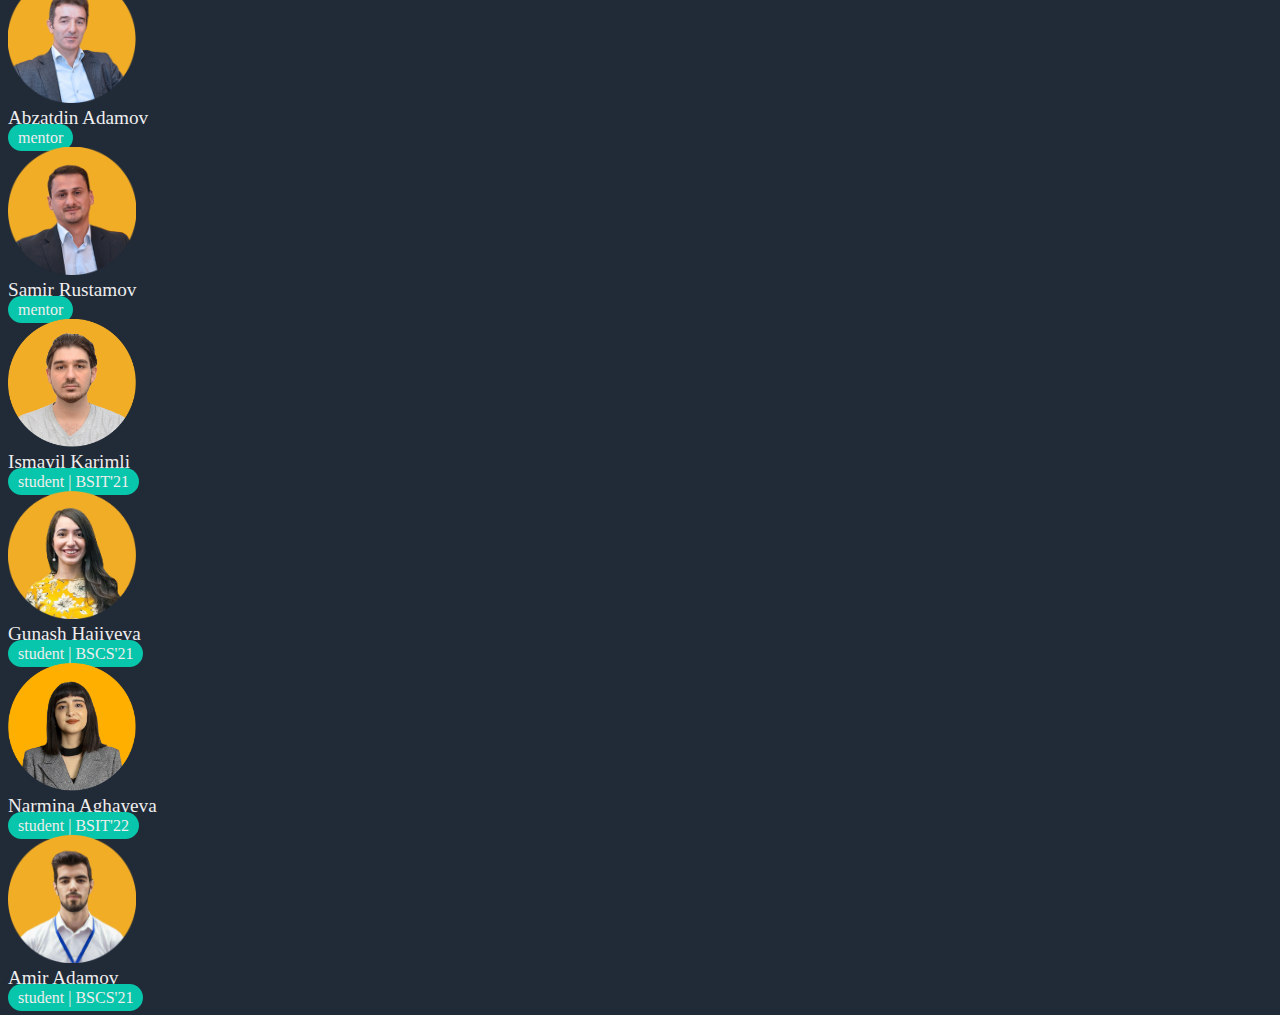
==== commit ce0905fa: "images uploaded." ====
--- a/index.html
+++ b/index.html
@@ -78,9 +78,9 @@
           <span class="banner-title">development of text categorization<br> for Azerbaijani books</span><br>
           <button class="btn btn-secondary mt-3" type="button">test now</button>
         </div>
-        <div class="col-5 title justify-content-end"><span><img src="./assets/images/banner.png" class="banner-image"
-              alt=""></span></div>
-
+        <div class="col-5 title justify-content-end d-none d-md-block"><span><img src="./assets/images/banner.png"
+              class="banner-image" alt=""></span>
+        </div>
       </div>
     </div>
 
@@ -92,12 +92,20 @@
     <div class="row">
       <div class="col-12 col-lg-6 about-us mt-3">
         <div class="text pl-3 mt-3">
-          <span>
+          <!-- <span>
             In Natural Language Processing (NLP) text classification is determining the category of a given text based
             on its content. While text classification tools exist for some languages such as English, Spanish and
             Chinese, a robust version of such a tool is not available for the Azerbaijani language.
           </span>
-<br><br>
+          <br><br> -->
+          <span>
+            Due to the absence of a quality text classification tool in Azerbaijani language the main purpose of
+            thisproject was to develop a robust, open-source textclassification tool for Azerbaijani language.
+            Further-more, prior to our work, the presence of a large,clean, plain-text data based on Azerbaijani
+            bookswas almost nonexistent. Therefore, second goal ofthe project was to create a large plain-text
+            corpusbased on the books in Azerbaijani language acrossa number of categories
+          </span>
+          <br><br>
           <span>
             We would like to express our deep and sincere gratitude to our research supervisors Dr. Abzatdin Adamov and
             Dr. Samir Rustamov who are the professors of School of Information Technologies and Engineering at ADA
@@ -216,19 +224,27 @@
       </div> -->
 
     </div>
+
+    <div class="row">
+      <div class="col-12 col-md-6">
+        <button class="btn btn-secondary d-flex" type="button">
+          see the result
+        </button>
+      </div>
+    </div>
   </div>
   </div>
 
   <div class="container mt-5 mb-4">
     <div class="row justify-content-around">
       <div class="col-6 col-md-3 justify-content-center mb-3 text-center">
-        <img class="us-img mb-2" src="./assets/images/Ellipse 1.png" alt=""><br>
+        <img class="us-img mb-2" src="./assets/images/abzatdin-muellim.png" alt=""><br>
         <span class="names mb-2">Abzatdin Adamov</span><br>
         <span class="faculties">mentor</span>
       </div>
 
       <div class="col-6 col-md-3 justify-content-center mb-3 text-center">
-        <img class="us-img mb-2" src="./assets/images/Ellipse 1.png" alt=""><br>
+        <img class="us-img mb-2" src="./assets/images/samir-muellim.png" alt=""><br>
         <span class="names mb-2">Samir Rustamov</span><br>
         <span class="faculties">mentor</span>
       </div>
@@ -236,25 +252,25 @@
 
     <div class="row justify-content-between">
       <div class="col-6 col-md-3 justify-content-center mb-3 text-center">
-        <img class="us-img mb-2" src="./assets/images/Ellipse 1.png" alt=""><br>
+        <img class="us-img mb-2" src="./assets/images/ismayil.png" alt=""><br>
         <span class="names mb-2">Ismayil Karimli</span><br>
         <span class="faculties">student | BSIT'21</span>
       </div>
 
       <div class="col-6 col-md-3 justify-content-center mb-3 text-center">
-        <img class="us-img mb-2" src="./assets/images/Ellipse 1.png" alt=""><br>
+        <img class="us-img mb-2" src="./assets/images/gunesh.png" alt=""><br>
         <span class="names mb-2">Gunash Hajiyeva</span><br>
         <span class="faculties">student | BSCS'21</span>
       </div>
 
       <div class="col-6 col-md-3 justify-content-center mb-3 text-center">
-        <img class="us-img mb-2" src="./assets/images/Ellipse 1.png" alt=""><br>
+        <img class="us-img mb-2" src="./assets/images/narmina.png" alt=""><br>
         <span class="names mb-2">Narmina Aghayeva</span><br>
         <span class="faculties">student | BSIT'22</span>
       </div>
 
       <div class="col-6 col-md-3 justify-content-center mb-3 text-center">
-        <img class="us-img mb-2" src="./assets/images/Ellipse 1.png" alt=""><br>
+        <img class="us-img mb-2" src="./assets/images/amir.png" alt=""><br>
         <span class="names mb-2">Amir Adamov</span><br>
         <span class="faculties">student | BSCS'21</span>
       </div>
--- a/assets/style.css
+++ b/assets/style.css
@@ -60,7 +60,7 @@
 
 #banner {
     width: 100%;
-    height: 300px;
+    height: 20rem;
     background-image: url('./images/banner-bg.png');
     background-size: cover;
 }
@@ -141,10 +141,14 @@
 
 .btn-text-classifier {
     width: 48.5%;
+    background-color: transparent !important;
+    border: 1px solid var(--purple-color) !important;
 }
 
 .btn-lemmatizer {
     width: 48.5%;
+    background-color: transparent !important;
+    border: 1px solid var(--purple-color) !important;
 }
 
 .algorithm-btn {
@@ -175,8 +179,9 @@
         font-size: 1.2rem
     }
 
-    .banner-image {
-        width: 15rem;
+    #banner {
+        width: 100%;
+        height: 16rem;
     }
   }
 
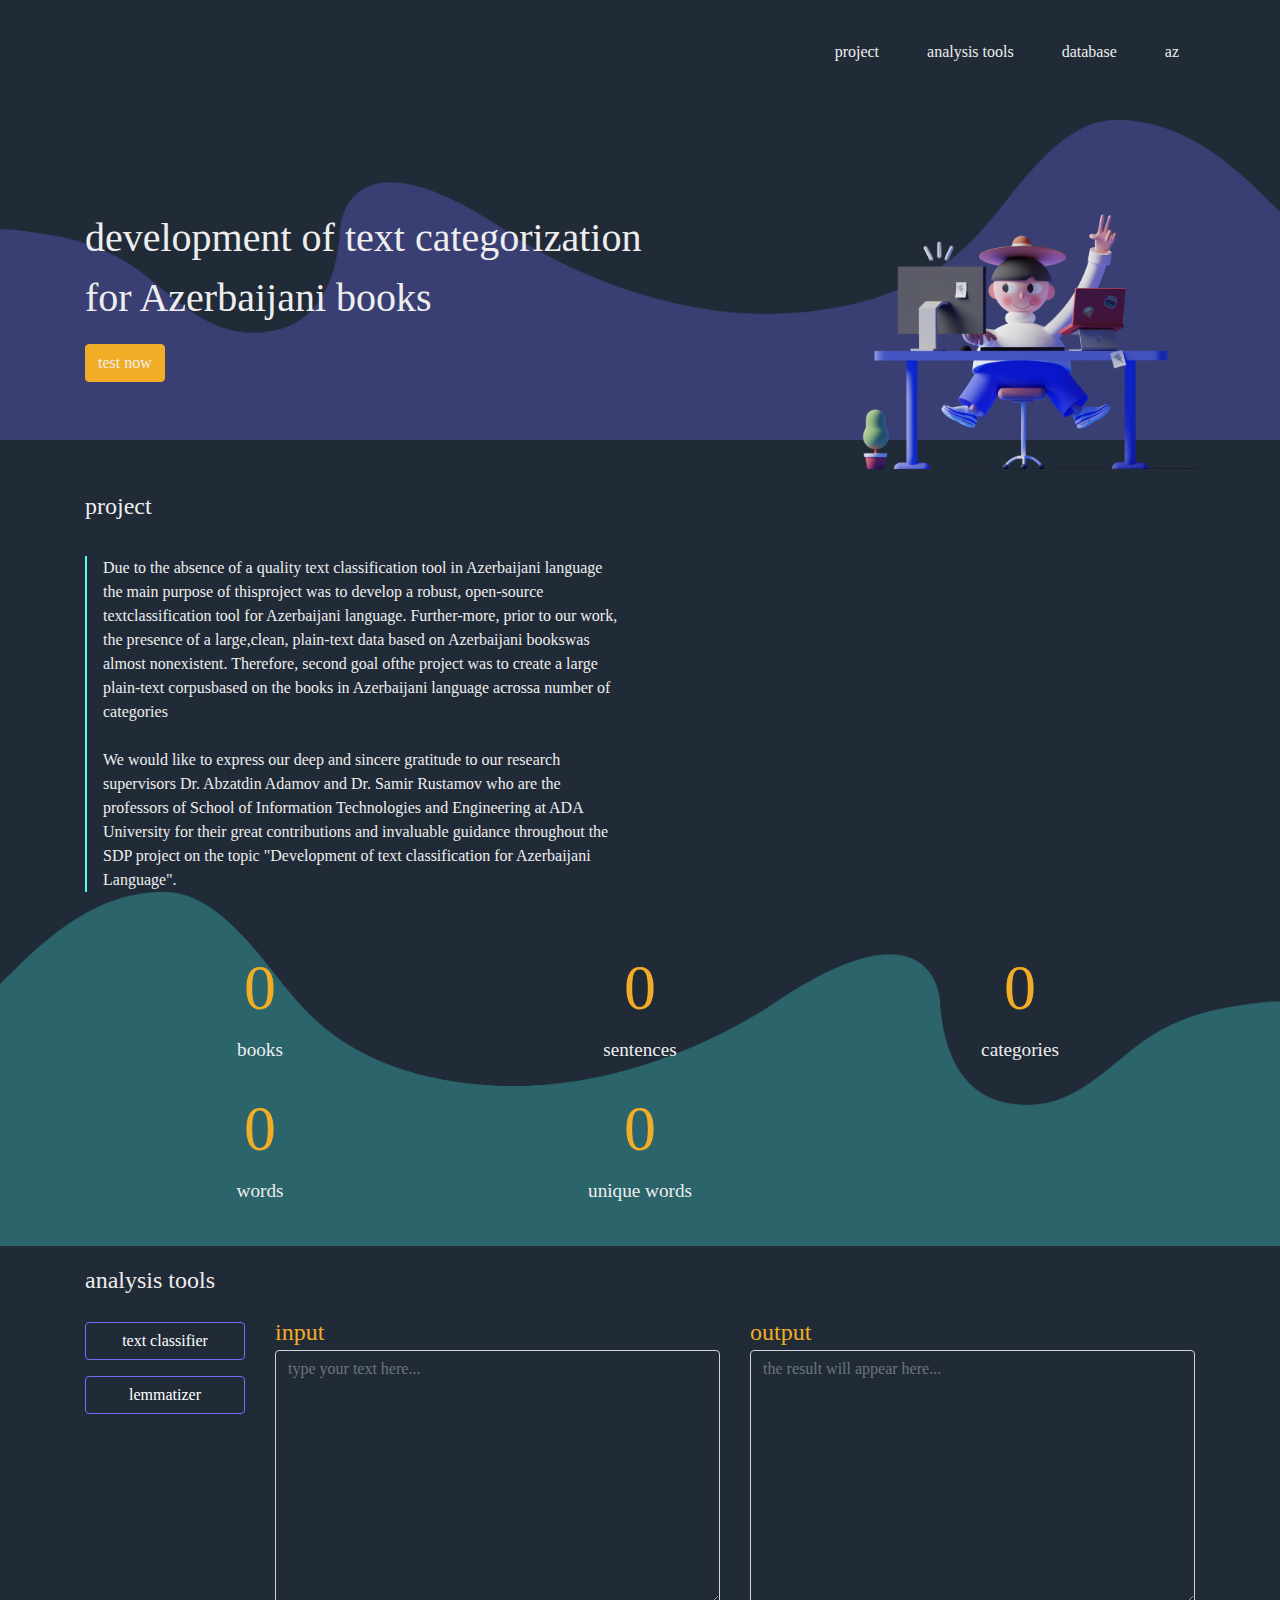
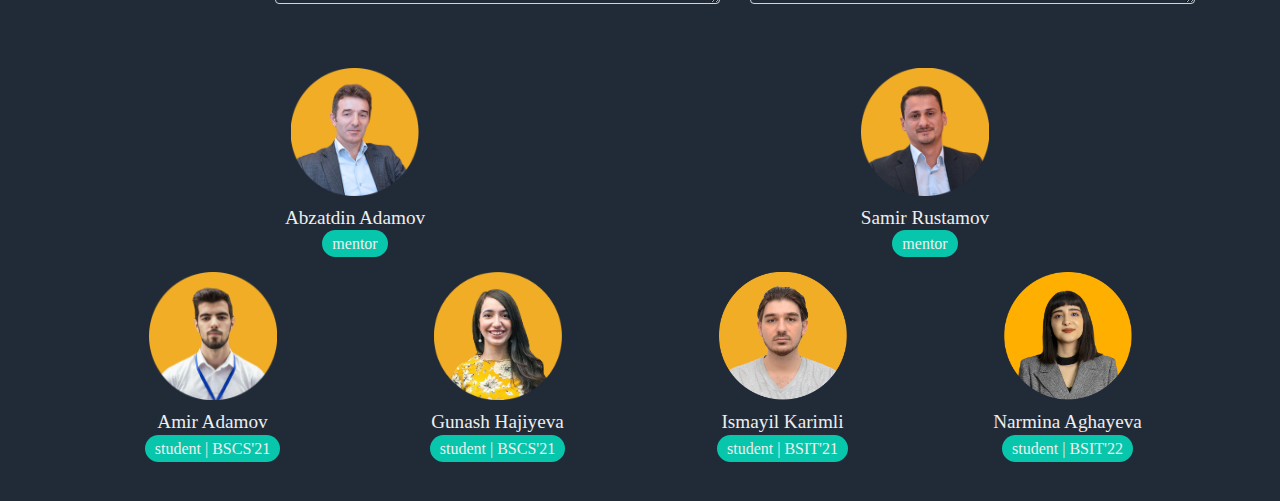
==== commit 9e091d49: "analysis tools layout changed." ====
--- a/index.html
+++ b/index.html
@@ -6,8 +6,8 @@
   <meta http-equiv="X-UA-Compatible" content="IE=edge">
   <meta name="viewport" content="width=device-width, initial-scale=1.0">
 
+  <link rel="stylesheet" href="./assets/bootstrap/css/bootstrap.min.css">
   <link rel="stylesheet" href="./assets/style.css">
-  <link rel="stylesheet" href="./assets/bootstrap/css/bootstrap.min.css">
   <link rel="stylesheet" href="./assets/font-awesome/css/font-awesome.min.css">
   <link rel="shortcut icon" href="./assets/images/icon.png">
 
@@ -28,17 +28,17 @@
   <div class="container mt-3">
     <div class="row">
       <div class="col-2">
-        <img id="logo" src="./assets/images/logo.png" alt="">
+        <a href="#"><img id="logo" src="./assets/images/logo.png" alt=""></a>
       </div>
 
       <div class="col-10 d-none d-md-block mt-3">
         <ul class="nav justify-content-end">
           <li class="nav-item">
-            <a class="nav-link" href="#about-us">project</a>
-          </li>
-
-          <li class="nav-item ml-3">
-            <a class="nav-link" href="#text-classifier">analysis tools</a>
+            <a class="nav-link" href="#project">project</a>
+          </li>
+
+          <li class="nav-item ml-3">
+            <a class="nav-link" href="#analysis-tools">analysis tools</a>
           </li>
 
           <li class="nav-item ml-3">
@@ -55,7 +55,7 @@
         </ul>
       </div>
 
-      <div class="col-10 d-block d-md-none mt-3">
+      <div class="col-10 d-block d-md-none mt-3 language">
         <ul class="nav justify-content-end">
 
           <li class="nav-item ml-3">
@@ -74,20 +74,19 @@
   <div id="banner" class="container-fluid mt-5">
     <div class="container">
       <div class="row d-flex">
-        <div class="col-7 align-self-center">
-          <span class="banner-title">development of text categorization<br> for Azerbaijani books</span><br>
-          <button class="btn btn-secondary mt-3" type="button">test now</button>
-        </div>
-        <div class="col-5 title justify-content-end d-none d-md-block"><span><img src="./assets/images/banner.png"
-              class="banner-image" alt=""></span>
-        </div>
-      </div>
-    </div>
-
+        <div class="col-8 align-self-center">
+          <span class="banner-title">development of text categorization <br> for Azerbaijani books</span><br>
+          <a class="btn btn-secondary mt-3 btn-test" href="#analysis-tools" type="button">test now</a>
+        </div>
+        <div class="col-3 title justify-content-end d-none d-md-block">
+          <img src="./assets/images/banner.png" class="banner-image" alt="">
+        </div>
+      </div>
+    </div>
   </div>
 
   <!-- Project Idea -->
-  <div class="container mt-5">
+  <div class="container mt-5" id="project">
     <span class="title">project</span>
     <div class="row">
       <div class="col-12 col-lg-6 about-us mt-3">
@@ -164,47 +163,50 @@
   </div>
 
   <!-- Analysis Tools -->
-  <div class="container mt-3 mb-3">
+  <div class="container mt-3 mb-3" id="analysis-tools">
     <span class="title">analysis tools</span>
     <div class="row">
 
-      <div class="col-12 col-md-6">
-        <div class="input-group mt-3 d-flex justify-content-between">
-
-          <button class="btn btn-secondary btn-text-classifier" type="button">
+      <div class="col-12 col-md-2">
+        <div class="input-group mt-3 d-flex flex-column">
+          <button class="btn btn-secondary btn-text-classifier mb-3 mt-2" id="text-classifier" type="button">
             text classifier
           </button>
-          <button class="btn btn-secondary btn-lemmatizer" type="button">
+          <button class="btn btn-secondary btn-lemmatizer mb-3" id="lemmatizer" type="button">
             lemmatizer
           </button>
-
-        </div>
-
+          <div class="dropdown" id="dropdown">
+            I'm here!
+          </div>
+          <!-- <div class="dropdown" id="dropdown">
+            <button class="btn btn-secondary dropdown-toggle algorithm-btn" type="button" id="dropdownMenuButton"
+              data-toggle="dropdown" aria-haspopup="true" aria-expanded="false">
+              algorithm
+            </button>
+            <div class="dropdown-menu" aria-labelledby="dropdownMenuButton">
+              <span class="dropdown-item">naive bayes</span>
+              <a class="dropdown-item" href="#">neural networks</a>
+              <a class="dropdown-item" href="#">random forest</a>
+              <a class="dropdown-item" href="#">support vector machine (SVM)</a>
+            </div>
+          </div> -->
+        </div>
+      </div>
+
+      <div class="col-12 col-md-5">
         <form action="">
           <div class="form-group mt-3">
+            <span class="subtitle">input</span>
             <textarea class="form-control" id="exampleFormControlTextarea1" rows="10"
               placeholder="type your text here..."></textarea>
           </div>
         </form>
-
-      </div>
-
-      <div class="col-12 col-md-6 mt-3">
-        <div class="dropdown">
-          <button class="btn btn-secondary dropdown-toggle algorithm-btn" type="button" id="dropdownMenuButton"
-            data-toggle="dropdown" aria-haspopup="true" aria-expanded="false">
-            choose an algorithm
-          </button>
-          <div class="dropdown-menu" aria-labelledby="dropdownMenuButton">
-            <a class="dropdown-item" href="#">naive bayes</a>
-            <a class="dropdown-item" href="#">neural networks</a>
-            <a class="dropdown-item" href="#">random forest</a>
-            <a class="dropdown-item" href="#">support vector machine (SVM)</a>
-          </div>
-        </div>
-
+      </div>
+
+      <div class="col-12 col-md-5">
         <form action="">
           <div class="form-group mt-3">
+            <span class="subtitle">output</span>
             <textarea class="form-control" id="exampleFormControlTextarea1" rows="10"
               placeholder="the result will appear here..."></textarea>
           </div>
@@ -222,16 +224,16 @@
         <span class="mb-3"><i class="fa fa-check mr-3" aria-hidden="true"></i>Recruitment
         </span>
       </div> -->
-
-    </div>
-
-    <div class="row">
-      <div class="col-12 col-md-6">
+    </div>
+
+    <!-- <div class="row">
+      <div class="col-12 col-md-4">
         <button class="btn btn-secondary d-flex" type="button">
           see the result
         </button>
       </div>
-    </div>
+    </div> -->
+
   </div>
   </div>
 
@@ -251,6 +253,19 @@
     </div>
 
     <div class="row justify-content-between">
+
+      <div class="col-6 col-md-3 justify-content-center mb-3 text-center">
+        <img class="us-img mb-2" src="./assets/images/amir.png" alt=""><br>
+        <span class="names mb-2">Amir Adamov</span><br>
+        <span class="faculties">student | BSCS'21</span>
+      </div>
+
+      <div class="col-6 col-md-3 justify-content-center mb-3 text-center">
+        <img class="us-img mb-2" src="./assets/images/gunesh.png" alt=""><br>
+        <span class="names mb-2">Gunash Hajiyeva</span><br>
+        <span class="faculties">student | BSCS'21</span>
+      </div>
+
       <div class="col-6 col-md-3 justify-content-center mb-3 text-center">
         <img class="us-img mb-2" src="./assets/images/ismayil.png" alt=""><br>
         <span class="names mb-2">Ismayil Karimli</span><br>
@@ -258,22 +273,12 @@
       </div>
 
       <div class="col-6 col-md-3 justify-content-center mb-3 text-center">
-        <img class="us-img mb-2" src="./assets/images/gunesh.png" alt=""><br>
-        <span class="names mb-2">Gunash Hajiyeva</span><br>
-        <span class="faculties">student | BSCS'21</span>
-      </div>
-
-      <div class="col-6 col-md-3 justify-content-center mb-3 text-center">
         <img class="us-img mb-2" src="./assets/images/narmina.png" alt=""><br>
         <span class="names mb-2">Narmina Aghayeva</span><br>
         <span class="faculties">student | BSIT'22</span>
       </div>
 
-      <div class="col-6 col-md-3 justify-content-center mb-3 text-center">
-        <img class="us-img mb-2" src="./assets/images/amir.png" alt=""><br>
-        <span class="names mb-2">Amir Adamov</span><br>
-        <span class="faculties">student | BSCS'21</span>
-      </div>
+
     </div>
   </div>
 
--- a/assets/style.css
+++ b/assets/style.css
@@ -29,6 +29,10 @@
     color: var(--whitish-color) !important;
 }
 
+.btn:focus {
+    box-shadow: none !important;
+}
+
 #logo {
     width: 10rem;
 }
@@ -40,6 +44,7 @@
 .nav-link:hover {
     color: var(--yellow-color);
 }
+
 
 .fa {
     cursor: pointer;
@@ -68,9 +73,6 @@
     width: 22rem;
 }
 
-.about-us {
-    /* border-left: 2px solid var(--turquoise-color); */
-}
 
 .title {
     font-size: 1.5rem;
@@ -92,7 +94,7 @@
 }
 
 #project-idea-img {
-    width: 25rem;
+    width: 23rem;
 }
 
 .us-img {
@@ -133,29 +135,39 @@
 }
 
 
-button {
+.btn-test {
     color: var(--whitish-color) !important;
     border: 1px solid var(--yellow-color) !important;
     background-color: var(--yellow-color) !important;
 }
 
 .btn-text-classifier {
-    width: 48.5%;
-    background-color: transparent !important;
-    border: 1px solid var(--purple-color) !important;
+    /* width: 48.5%; */
+    background-color: transparent;
+    border: 1px solid var(--purple-color);
 }
 
 .btn-lemmatizer {
-    width: 48.5%;
-    background-color: transparent !important;
-    border: 1px solid var(--purple-color) !important;
+    /* width: 48.5%; */
+    background-color: transparent;
+    border: 1px solid var(--purple-color);
+}
+
+.btn-text-classifier:hover {
+    background-color: var(--purple-color);
+    border: 1px solid var(--purple-color);
+}
+
+.btn-lemmatizer:hover {
+    background-color: var(--purple-color);
+    border: 1px solid var(--purple-color);
 }
 
 .algorithm-btn {
     width: 100%;
 }
 
-button:hover {
+.btn-test:hover {
     background-color: var(--purple-color) !important;
     border: 1px solid var(--purple-color) !important;
 }
@@ -164,6 +176,10 @@
     font-family: GilroyMedium;
     color: var(--yellow-color);
     font-size: 1.5rem;
+}
+
+#dropdown {
+    display: none;
 }
 
 @media screen and (max-width: 480px) {
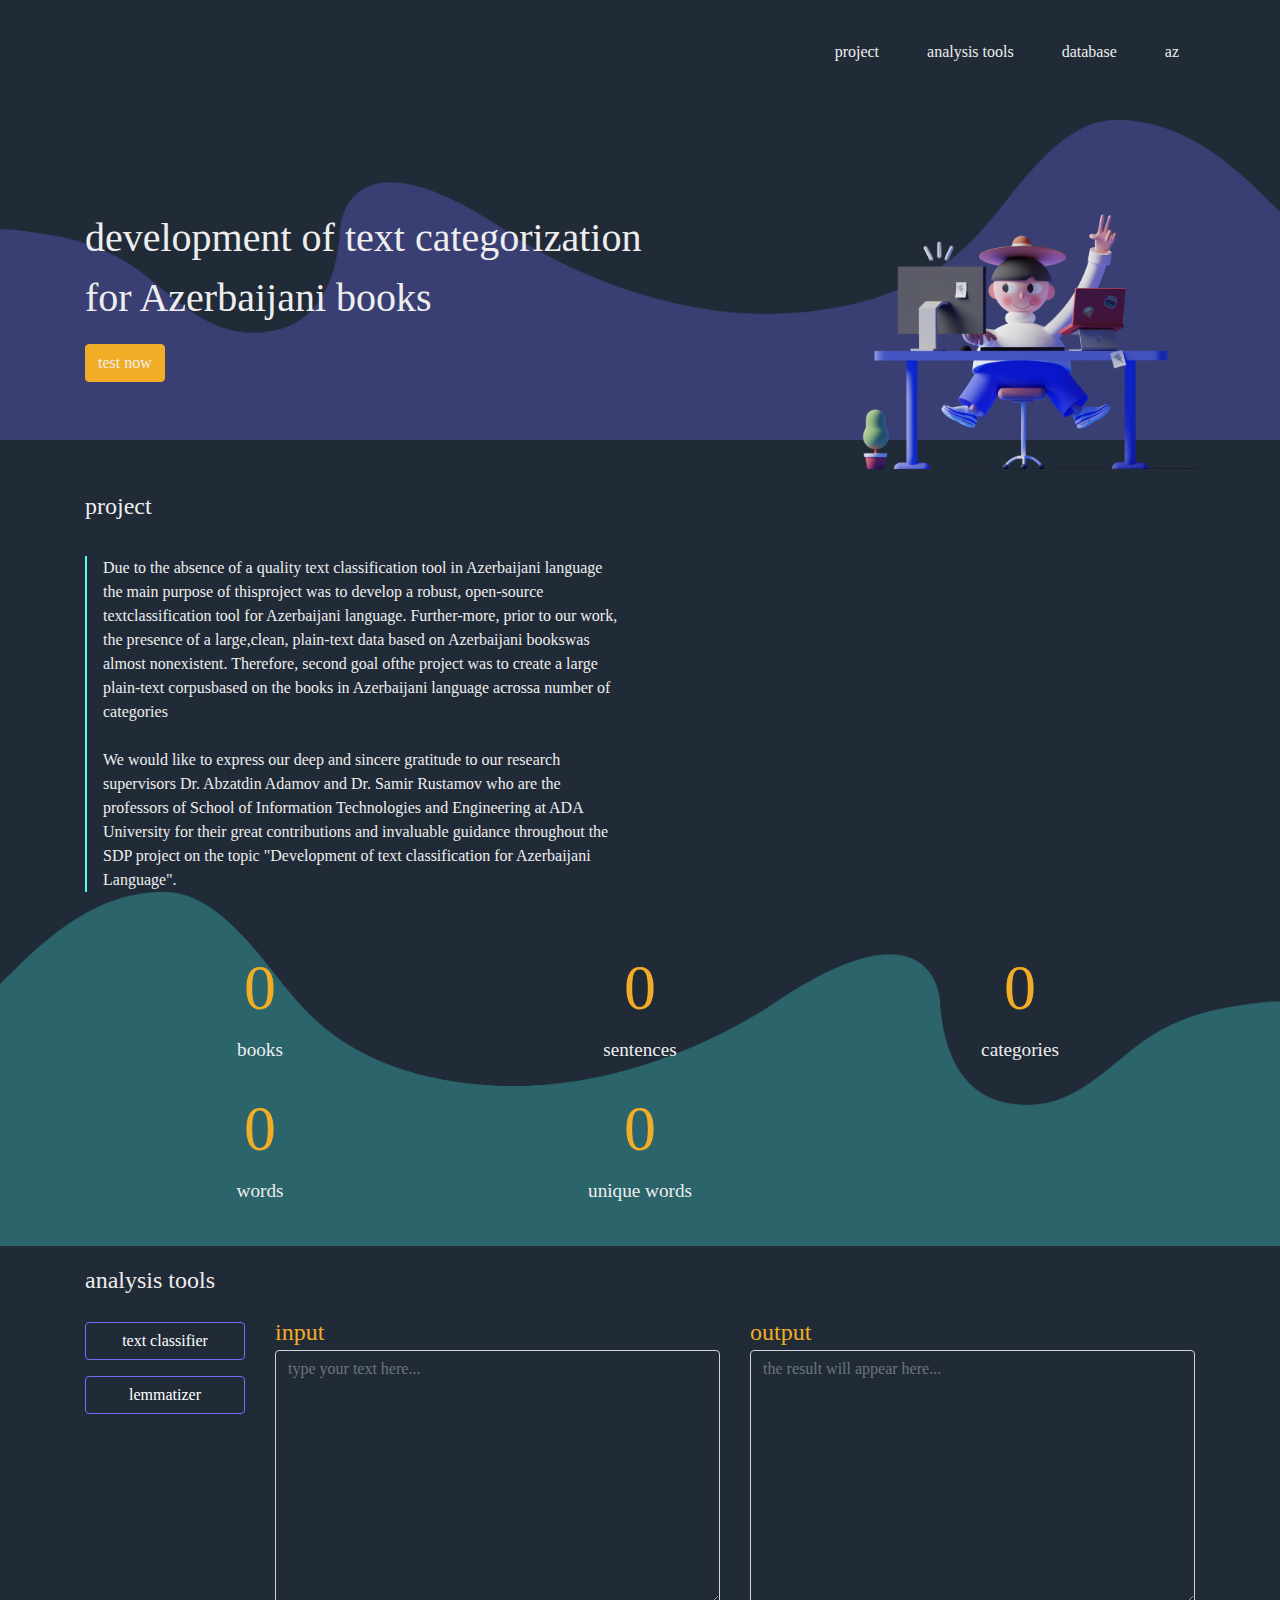
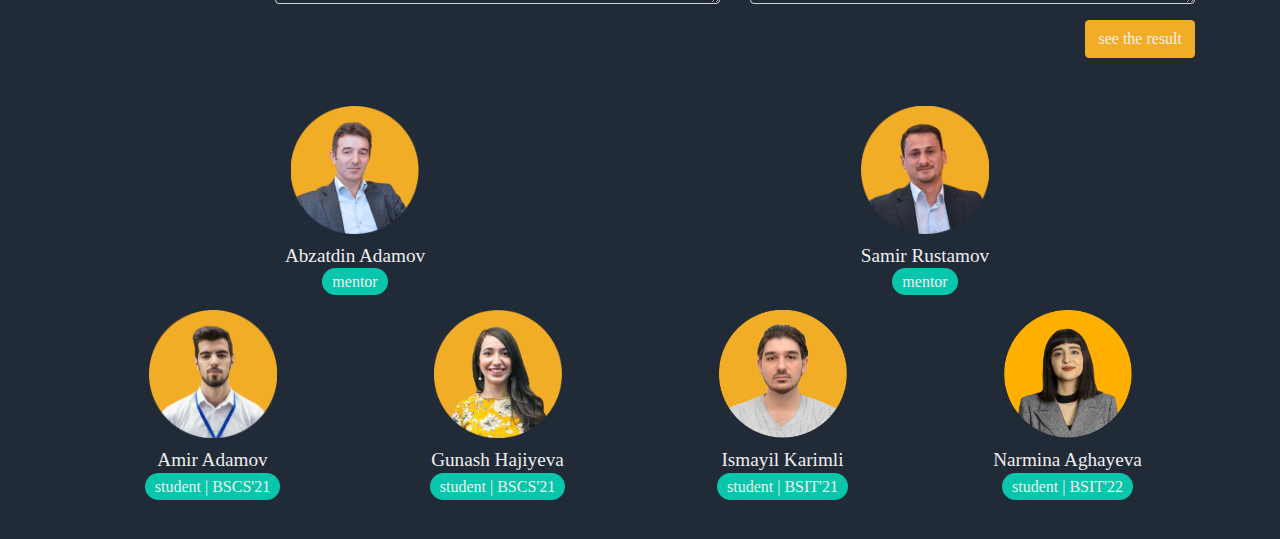
==== commit 07554ff2: "latest changes" ====
--- a/index.html
+++ b/index.html
@@ -175,45 +175,62 @@
           <button class="btn btn-secondary btn-lemmatizer mb-3" id="lemmatizer" type="button">
             lemmatizer
           </button>
-          <div class="dropdown" id="dropdown">
-            I'm here!
-          </div>
-          <!-- <div class="dropdown" id="dropdown">
-            <button class="btn btn-secondary dropdown-toggle algorithm-btn" type="button" id="dropdownMenuButton"
-              data-toggle="dropdown" aria-haspopup="true" aria-expanded="false">
-              algorithm
-            </button>
-            <div class="dropdown-menu" aria-labelledby="dropdownMenuButton">
-              <span class="dropdown-item">naive bayes</span>
-              <a class="dropdown-item" href="#">neural networks</a>
-              <a class="dropdown-item" href="#">random forest</a>
-              <a class="dropdown-item" href="#">support vector machine (SVM)</a>
-            </div>
-          </div> -->
-        </div>
-      </div>
-
-      <div class="col-12 col-md-5">
-        <form action="">
-          <div class="form-group mt-3">
-            <span class="subtitle">input</span>
-            <textarea class="form-control" id="exampleFormControlTextarea1" rows="10"
-              placeholder="type your text here..."></textarea>
-          </div>
-        </form>
-      </div>
-
-      <div class="col-12 col-md-5">
-        <form action="">
-          <div class="form-group mt-3">
-            <span class="subtitle">output</span>
-            <textarea class="form-control" id="exampleFormControlTextarea1" rows="10"
-              placeholder="the result will appear here..."></textarea>
-          </div>
-        </form>
-      </div>
-
-      <!-- <div class="col-12 col-md-5 offset-0 offset-md-1 d-flex flex-column text-center text-md-left">
+
+          <div class="d-none" id="algorithms">
+
+            <div class="form-check mb-2">
+              <input class="form-check-input" type="radio" name="exampleRadios" id="exampleRadios1" value="option1"
+                checked>
+              <label class="form-check-label" for="exampleRadios1">
+                naive bayes
+              </label>
+            </div>
+
+            <div class="form-check mb-2">
+              <input class="form-check-input" type="radio" name="exampleRadios" id="exampleRadios2" value="option2">
+              <label class="form-check-label" for="exampleRadios2">
+                neural networks
+              </label>
+            </div>
+            
+            <div class="form-check mb-2">
+              <input class="form-check-input" type="radio" name="exampleRadios" id="exampleRadios2" value="option2">
+              <label class="form-check-label" for="exampleRadios2">
+                random forest
+              </label>
+            </div>
+
+            <div class="form-check">
+              <input class="form-check-input" type="radio" name="exampleRadios" id="exampleRadios2" value="option2">
+              <label class="form-check-label" for="exampleRadios2">
+                support vector machine
+              </label>
+            </div>
+        </div>
+      </div>
+    </div>
+
+    <div class="col-12 col-md-5">
+      <form action="">
+        <div class="form-group mt-3">
+          <span class="subtitle">input</span>
+          <textarea class="form-control" id="exampleFormControlTextarea1" rows="10"
+            placeholder="type your text here..."></textarea>
+        </div>
+      </form>
+    </div>
+
+    <div class="col-12 col-md-5">
+      <form action="">
+        <div class="form-group mt-3">
+          <span class="subtitle">output</span>
+          <textarea class="form-control" id="exampleFormControlTextarea1" rows="10"
+            placeholder="the result will appear here..."></textarea>
+        </div>
+      </form>
+    </div>
+
+    <!-- <div class="col-12 col-md-5 offset-0 offset-md-1 d-flex flex-column text-center text-md-left">
         <span class="subtitle mb-4">text classifier application areas</span>
         <span class="mb-3"><i class="fa fa-check mr-3" aria-hidden="true"></i>Support ticket organization</span>
         <span class="mb-3"><i class="fa fa-check mr-3" aria-hidden="true"></i>Content aggregation and clustering</span>
@@ -224,15 +241,15 @@
         <span class="mb-3"><i class="fa fa-check mr-3" aria-hidden="true"></i>Recruitment
         </span>
       </div> -->
-    </div>
-
-    <!-- <div class="row">
-      <div class="col-12 col-md-4">
-        <button class="btn btn-secondary d-flex" type="button">
+  </div>
+
+  <div class="row">
+      <div class="col-12 d-flex justify-content-end">
+        <button class="btn btn-secondary btn-test" type="button">
           see the result
         </button>
       </div>
-    </div> -->
+    </div>
 
   </div>
   </div>
--- a/assets/style.css
+++ b/assets/style.css
@@ -178,8 +178,10 @@
     font-size: 1.5rem;
 }
 
-#dropdown {
-    display: none;
+#algorithms {
+    padding: 0.5rem 0.5rem 1.2rem 0.5rem;
+    border: 1px solid var(--purple-color) !important;
+    border-radius: 3%;
 }
 
 @media screen and (max-width: 480px) {
